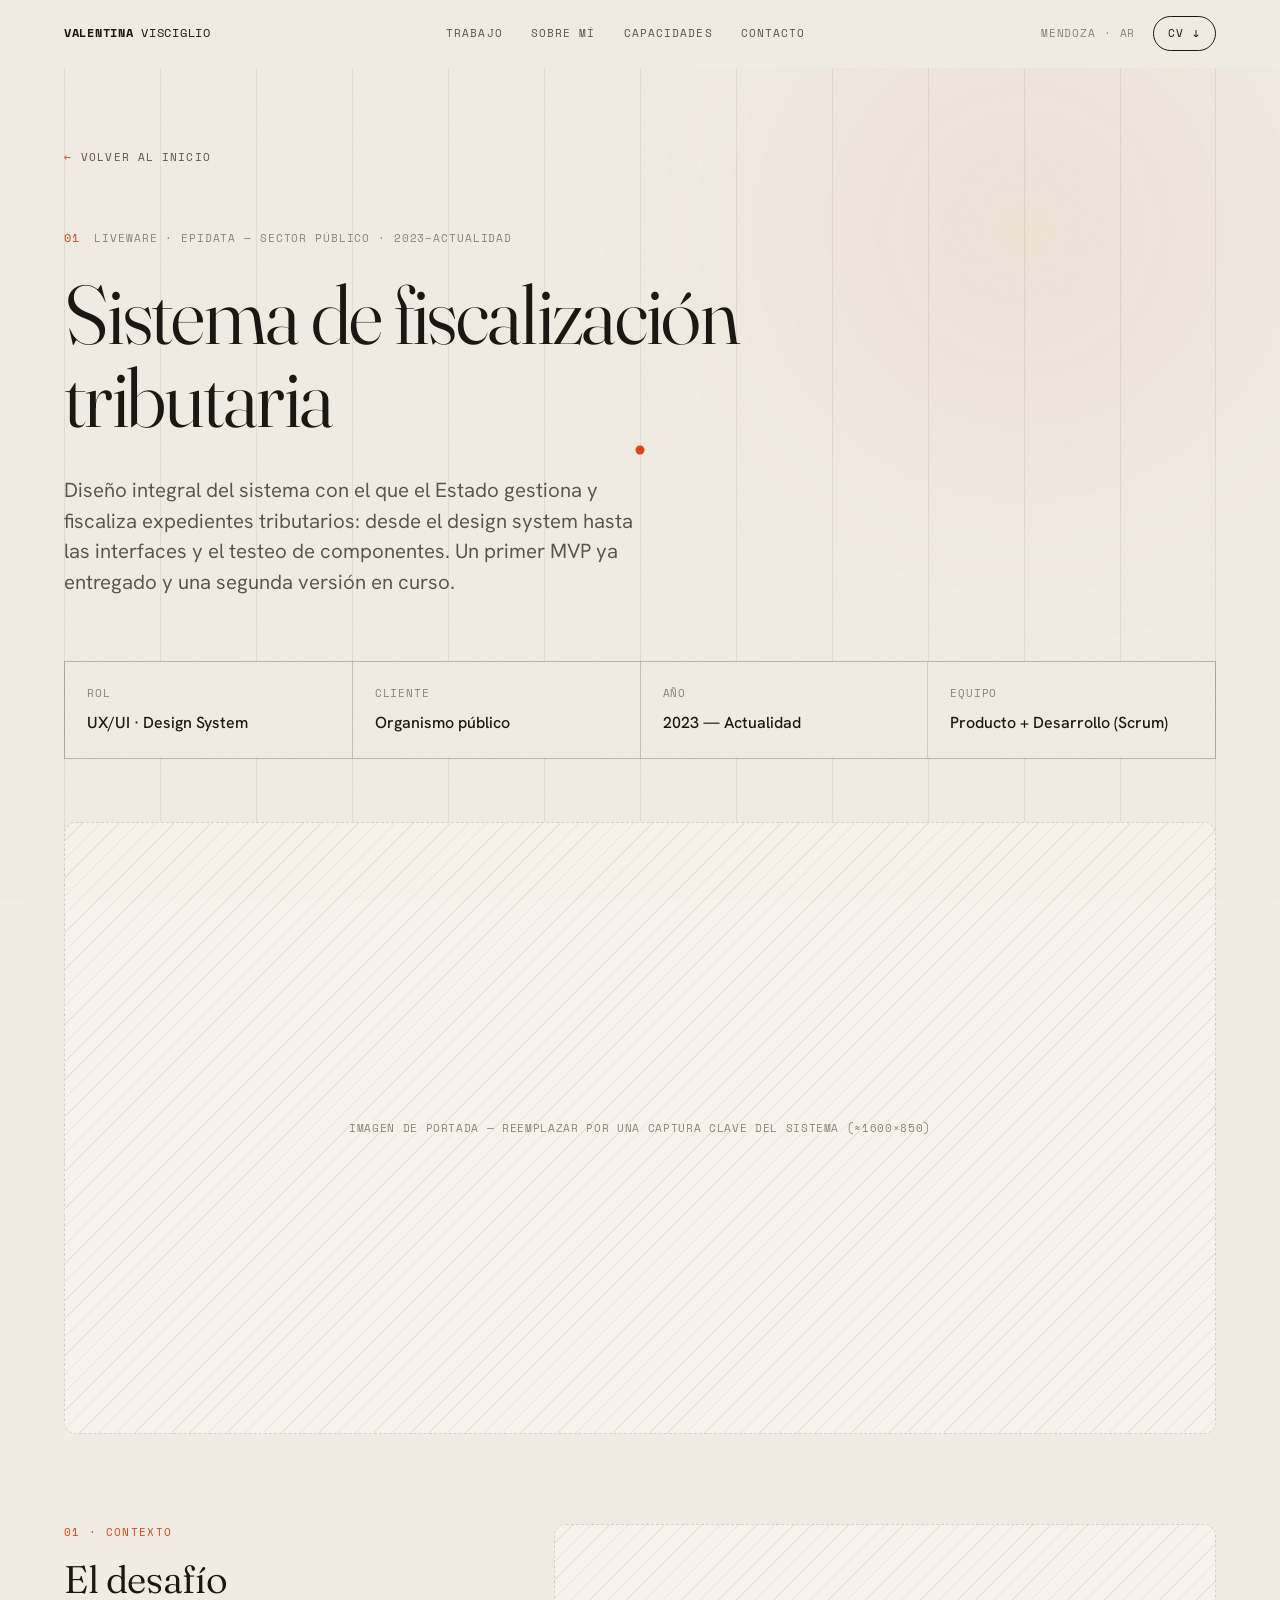
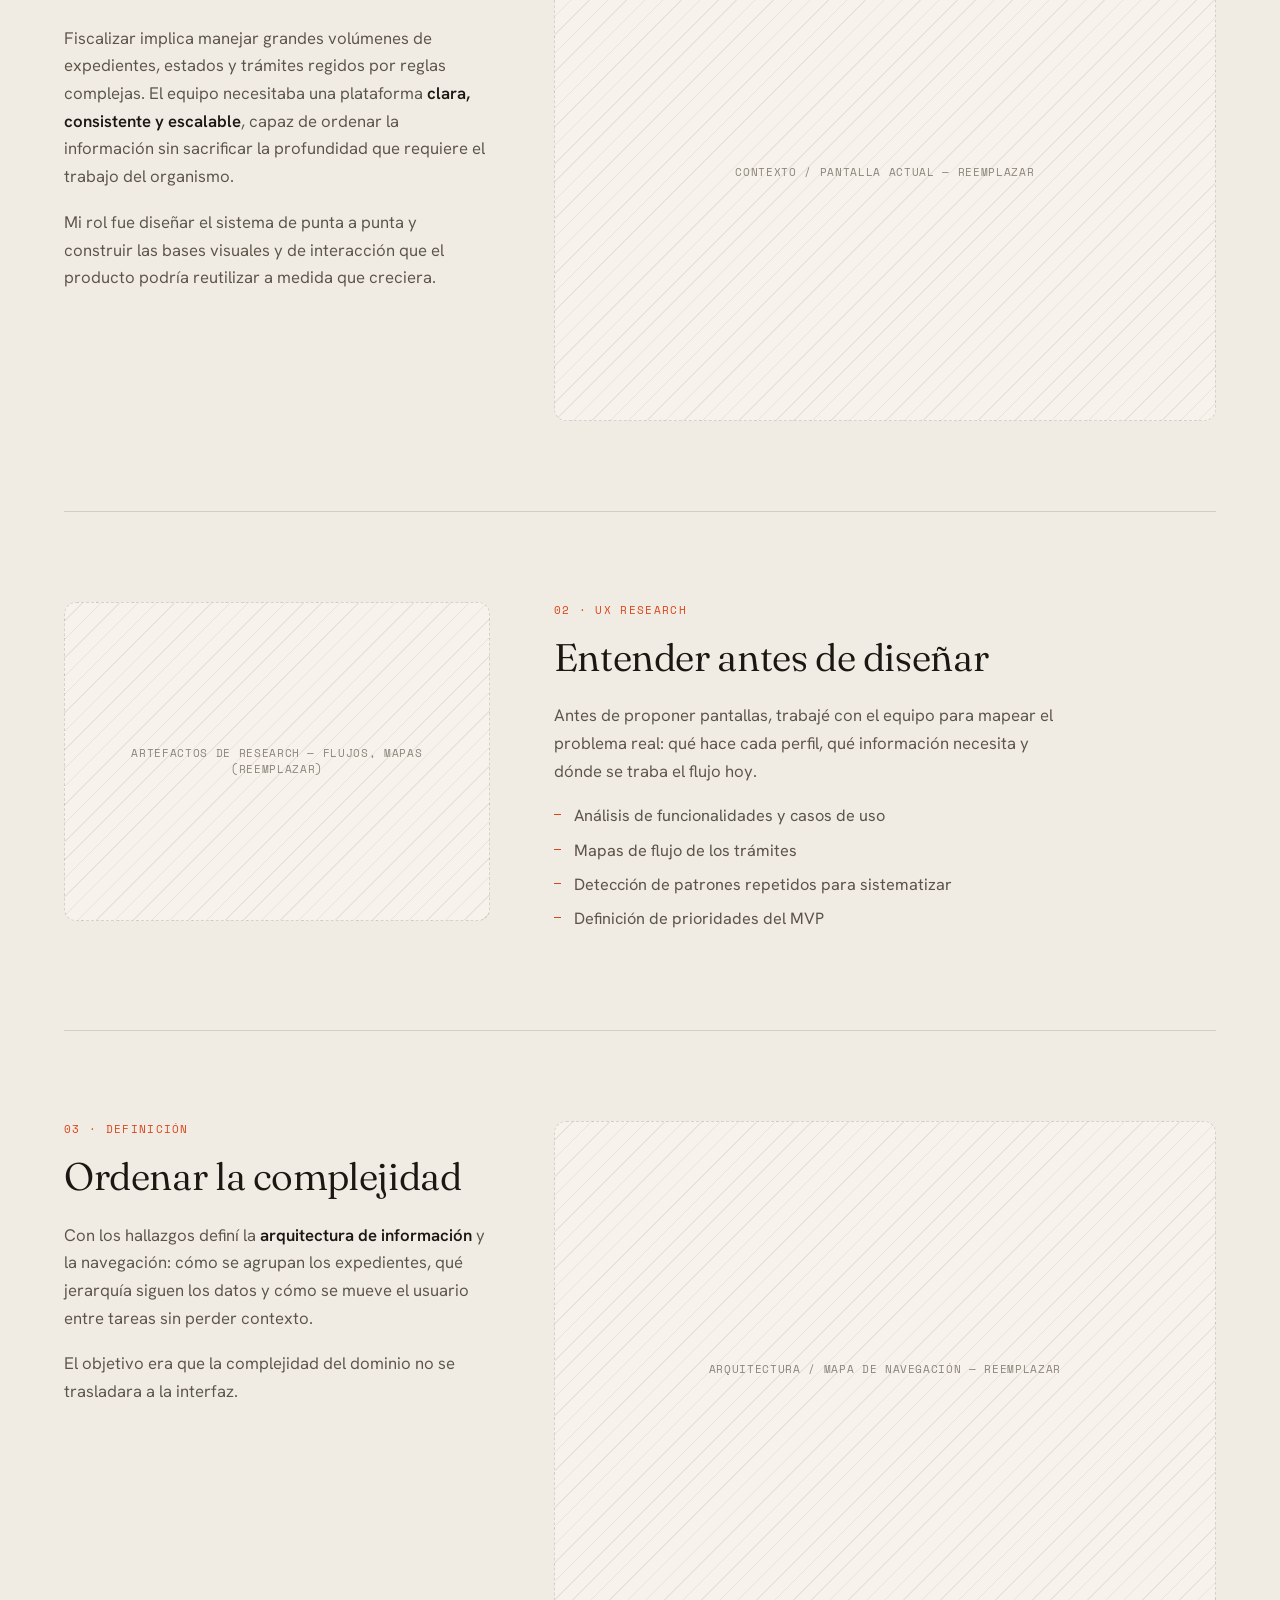
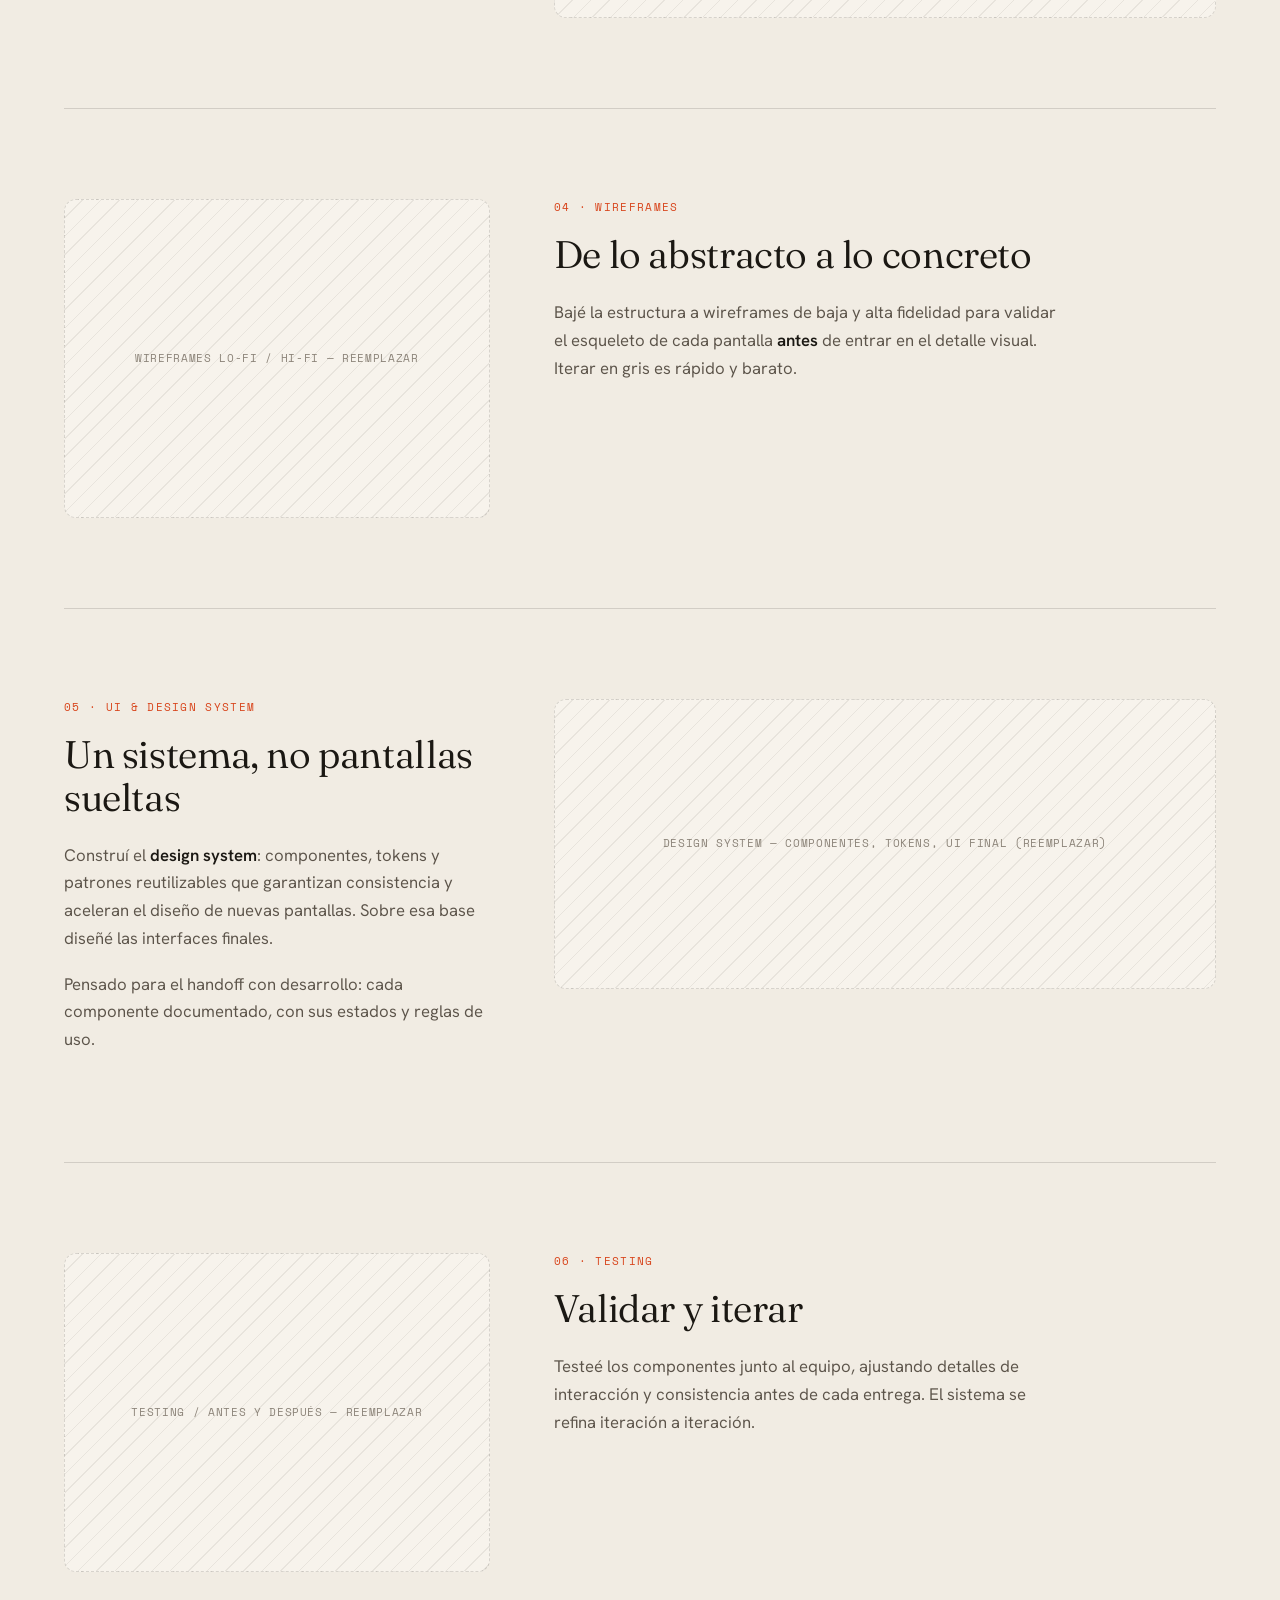
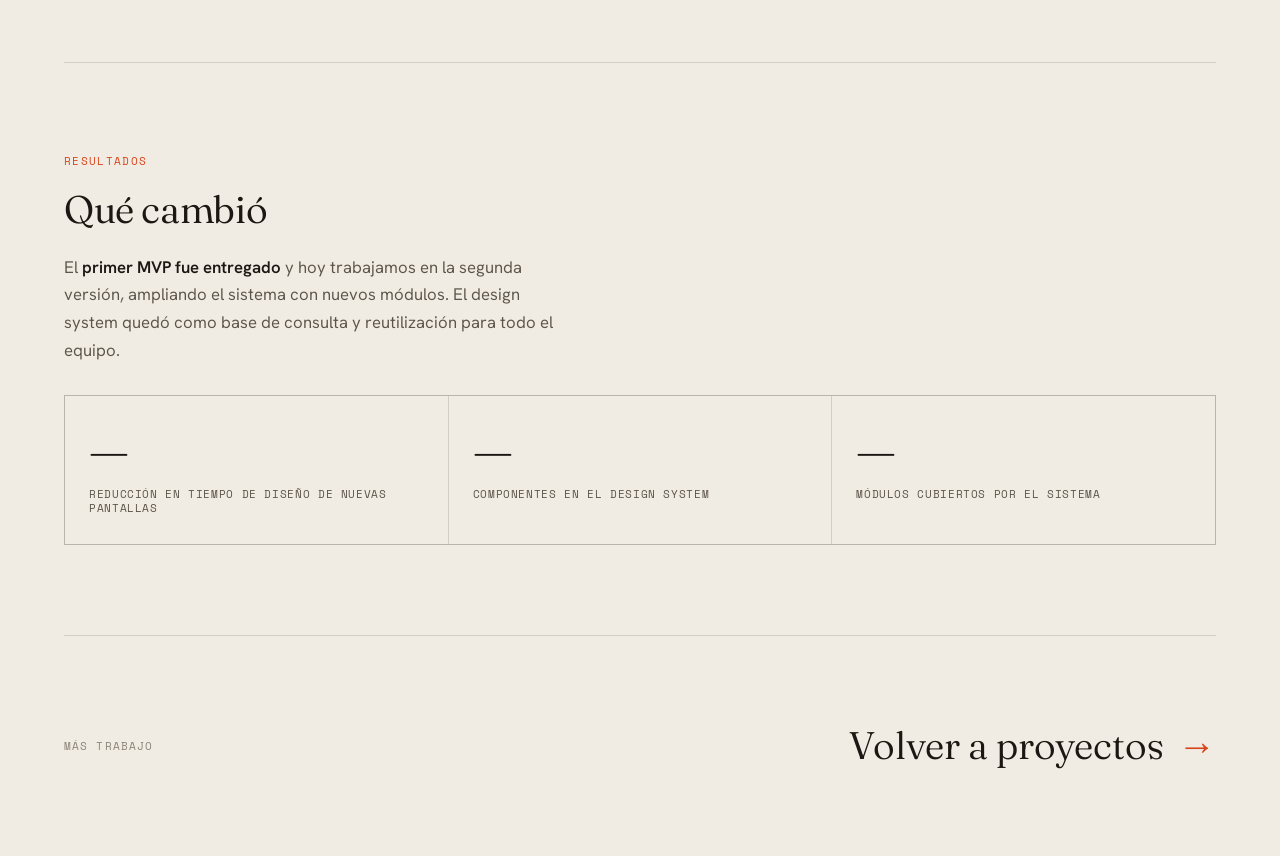
==== caso-fiscalizacion.html @ 0d9dd40e "Initial commit: portfolio estatico (HTML/CSS/JS)" ====
<!DOCTYPE html>
<html lang="es">
<head>
<meta charset="UTF-8">
<meta name="viewport" content="width=device-width, initial-scale=1.0">
<title>Sistema de fiscalización tributaria — Caso de estudio · Valentina Visciglio</title>
<meta name="description" content="Caso de estudio: diseño del sistema de fiscalización tributaria para el sector público. Design system, UX research, interfaces y testing. Por Valentina Visciglio.">
<meta name="theme-color" content="#1B1813">
<link rel="icon" href="assets/favicon.svg" type="image/svg+xml">
<meta property="og:type" content="article">
<meta property="og:title" content="Sistema de fiscalización tributaria — Caso de estudio">
<meta property="og:description" content="Design system, UX research, interfaces y testing para un sistema de fiscalización del sector público.">
<meta property="og:image" content="assets/og-image.png">

<link rel="preconnect" href="https://fonts.googleapis.com">
<link rel="preconnect" href="https://fonts.gstatic.com" crossorigin>
<link href="https://fonts.googleapis.com/css2?family=Fraunces:ital,opsz,wght@0,9..144,300..900;1,9..144,300..900&family=Hanken+Grotesk:wght@300..800&family=Space+Mono:wght@400;700&display=swap" rel="stylesheet">

<link rel="stylesheet" href="styles.css">
</head>
<body>
<a href="#caso" class="skip">Saltar al contenido</a>

<div class="glow" aria-hidden="true"></div>
<div class="grain" aria-hidden="true"></div>
<div class="progress" id="progress" aria-hidden="true"></div>
<div class="grid-lines" aria-hidden="true"><span></span><span></span><span></span><span></span><span></span><span></span><span></span><span></span><span></span><span></span><span></span><span></span></div>
<div class="cursor" id="cursor"><span class="cursor__label">Ver</span></div>

<header class="bar scrolled" id="bar">
  <div class="bar__inner">
    <a href="index.html" class="bar__name" data-link><b>Valentina</b> Visciglio</a>
    <nav class="bar__nav">
      <a href="index.html#trabajo" data-link class="magnetic">Trabajo</a>
      <a href="index.html#sobre" data-link class="magnetic">Sobre mí</a>
      <a href="index.html#capacidades" data-link class="magnetic">Capacidades</a>
      <a href="index.html#contacto" data-link class="magnetic">Contacto</a>
    </nav>
    <div class="bar__right">
      <span class="bar__loc">Mendoza · AR</span>
      <a class="btn-cv magnetic" href="assets/cv.pdf" download data-link>CV <span class="dl">↓</span></a>
    </div>
  </div>
</header>

<main class="case" id="caso">
  <div class="wrap">

    <a href="index.html#trabajo" class="case-back" data-link><span class="ar">←</span> Volver al inicio</a>

    <div class="case-hero">
      <div class="case-hero__meta reveal"><span class="pn">01</span><span class="pc">Liveware · Epidata — Sector público · 2023–Actualidad</span></div>
      <h1 class="reveal">Sistema de fiscalización tributaria</h1>
      <p class="case-hero__lede reveal">Diseño integral del sistema con el que el Estado gestiona y fiscaliza expedientes tributarios: desde el design system hasta las interfaces y el testeo de componentes. Un primer MVP ya entregado y una segunda versión en curso.</p>

      <dl class="case-facts reveal">
        <div class="case-fact"><dt>Rol</dt><dd>UX/UI · Design System</dd></div>
        <div class="case-fact"><dt>Cliente</dt><dd>Organismo público</dd></div>
        <div class="case-fact"><dt>Año</dt><dd>2023 — Actualidad</dd></div>
        <div class="case-fact"><dt>Equipo</dt><dd>Producto + Desarrollo (Scrum)</dd></div>
      </dl>

      <div class="imgslot cover reveal">Imagen de portada — reemplazar por una captura clave del sistema (≈1600×850)</div>
    </div>

    <!-- 01 contexto -->
    <section class="case-block">
      <div class="case-block__grid">
        <div class="reveal">
          <div class="case-step">01 · Contexto</div>
          <h2>El desafío</h2>
          <p>Fiscalizar implica manejar grandes volúmenes de expedientes, estados y trámites regidos por reglas complejas. El equipo necesitaba una plataforma <b>clara, consistente y escalable</b>, capaz de ordenar la información sin sacrificar la profundidad que requiere el trabajo del organismo.</p>
          <p>Mi rol fue diseñar el sistema de punta a punta y construir las bases visuales y de interacción que el producto podría reutilizar a medida que creciera.</p>
        </div>
        <div class="case-block__media reveal"><div class="imgslot tall">Contexto / pantalla actual — reemplazar</div></div>
      </div>
    </section>

    <!-- 02 research -->
    <section class="case-block">
      <div class="case-block__grid flip">
        <div class="reveal">
          <div class="case-step">02 · UX Research</div>
          <h2>Entender antes de diseñar</h2>
          <p>Antes de proponer pantallas, trabajé con el equipo para mapear el problema real: qué hace cada perfil, qué información necesita y dónde se traba el flujo hoy.</p>
          <ul>
            <li>Análisis de funcionalidades y casos de uso</li>
            <li>Mapas de flujo de los trámites</li>
            <li>Detección de patrones repetidos para sistematizar</li>
            <li>Definición de prioridades del MVP</li>
          </ul>
        </div>
        <div class="case-block__media reveal"><div class="imgslot tall">Artefactos de research — flujos, mapas (reemplazar)</div></div>
      </div>
    </section>

    <!-- 03 definicion -->
    <section class="case-block">
      <div class="case-block__grid">
        <div class="reveal">
          <div class="case-step">03 · Definición</div>
          <h2>Ordenar la complejidad</h2>
          <p>Con los hallazgos definí la <b>arquitectura de información</b> y la navegación: cómo se agrupan los expedientes, qué jerarquía siguen los datos y cómo se mueve el usuario entre tareas sin perder contexto.</p>
          <p>El objetivo era que la complejidad del dominio no se trasladara a la interfaz.</p>
        </div>
        <div class="case-block__media reveal"><div class="imgslot tall">Arquitectura / mapa de navegación — reemplazar</div></div>
      </div>
    </section>

    <!-- 04 wireframes -->
    <section class="case-block">
      <div class="case-block__grid flip">
        <div class="reveal">
          <div class="case-step">04 · Wireframes</div>
          <h2>De lo abstracto a lo concreto</h2>
          <p>Bajé la estructura a wireframes de baja y alta fidelidad para validar el esqueleto de cada pantalla <b>antes</b> de entrar en el detalle visual. Iterar en gris es rápido y barato.</p>
        </div>
        <div class="case-block__media reveal"><div class="imgslot tall">Wireframes lo-fi / hi-fi — reemplazar</div></div>
      </div>
    </section>

    <!-- 05 design system -->
    <section class="case-block">
      <div class="case-block__grid">
        <div class="reveal">
          <div class="case-step">05 · UI &amp; Design System</div>
          <h2>Un sistema, no pantallas sueltas</h2>
          <p>Construí el <b>design system</b>: componentes, tokens y patrones reutilizables que garantizan consistencia y aceleran el diseño de nuevas pantallas. Sobre esa base diseñé las interfaces finales.</p>
          <p>Pensado para el handoff con desarrollo: cada componente documentado, con sus estados y reglas de uso.</p>
        </div>
        <div class="case-block__media reveal"><div class="imgslot wide">Design system — componentes, tokens, UI final (reemplazar)</div></div>
      </div>
    </section>

    <!-- 06 testing -->
    <section class="case-block">
      <div class="case-block__grid flip">
        <div class="reveal">
          <div class="case-step">06 · Testing</div>
          <h2>Validar y iterar</h2>
          <p>Testeé los componentes junto al equipo, ajustando detalles de interacción y consistencia antes de cada entrega. El sistema se refina iteración a iteración.</p>
        </div>
        <div class="case-block__media reveal"><div class="imgslot tall">Testing / antes y después — reemplazar</div></div>
      </div>
    </section>

    <!-- resultados -->
    <section class="case-block">
      <div class="reveal">
        <div class="case-step">Resultados</div>
        <h2>Qué cambió</h2>
        <p>El <b>primer MVP fue entregado</b> y hoy trabajamos en la segunda versión, ampliando el sistema con nuevos módulos. El design system quedó como base de consulta y reutilización para todo el equipo.</p>
        <dl class="case-metrics">
          <div class="case-metric"><div class="mv">—</div><div class="ml">Reducción en tiempo de diseño de nuevas pantallas</div></div>
          <div class="case-metric"><div class="mv">—</div><div class="ml">Componentes en el design system</div></div>
          <div class="case-metric"><div class="mv">—</div><div class="ml">Módulos cubiertos por el sistema</div></div>
        </dl>
      </div>
    </section>

  </div>

  <div class="wrap">
    <div class="case-next">
      <span class="case-next__l">Más trabajo</span>
      <a href="index.html#trabajo" data-link>Volver a proyectos <span class="ar">→</span></a>
    </div>
  </div>
</main>

<script src="script.js"></script>
</body>
</html>
---- styles.css ----
:root{
    --paper:#F1ECE3; --paper-2:#EAE3D6; --paper-3:#F7F3EC;
    --ink:#1B1813; --ink-soft:#5C544A; --ink-faint:#8C8479;
    --accent:#D8451C; --accent-deep:#B5340F;
    --line:rgba(27,24,19,.14); --line-soft:rgba(27,24,19,.07);
    --serif:"Fraunces", Georgia, serif;
    --sans:"Hanken Grotesk", system-ui, sans-serif;
    --mono:"Space Mono", ui-monospace, monospace;
    --gutter:clamp(20px,5vw,80px); --maxw:1480px;
    --sh-soft:0 18px 40px -30px rgba(27,24,19,.45);
    --sh-lift:0 40px 70px -34px rgba(27,24,19,.55);
  }
  *{margin:0;padding:0;box-sizing:border-box;}
  html{scroll-behavior:smooth;-webkit-font-smoothing:antialiased;text-rendering:optimizeLegibility;}
  body{background:var(--paper);color:var(--ink);font-family:var(--sans);line-height:1.5;overflow-x:hidden;position:relative;}
  body.loading{overflow:hidden;height:100vh;}
  ::selection{background:var(--accent);color:var(--paper);}
  a{color:inherit;text-decoration:none;}

  /* ---------- ambient ---------- */
  .grid-lines{position:fixed;inset:0;z-index:0;pointer-events:none;max-width:var(--maxw);margin:0 auto;padding:0 var(--gutter);display:grid;grid-template-columns:repeat(12,1fr);height:100%;}
  .grid-lines span{border-left:1px solid var(--line-soft);}
  .grid-lines span:last-child{border-right:1px solid var(--line-soft);}
  @media (max-width:760px){.grid-lines{display:none;}}
  .glow{position:fixed;z-index:0;pointer-events:none;width:60vw;height:60vw;max-width:780px;max-height:780px;border-radius:50%;filter:blur(90px);opacity:.5;background:radial-gradient(circle, rgba(216,69,28,.14), transparent 70%);top:-12vw;right:-10vw;}
  .grain{position:fixed;inset:0;z-index:9997;pointer-events:none;opacity:.045;mix-blend-mode:multiply;background-image:url("data:image/svg+xml,%3Csvg xmlns='http://www.w3.org/2000/svg' width='200' height='200'%3E%3Cfilter id='n'%3E%3CfeTurbulence type='fractalNoise' baseFrequency='0.85' numOctaves='3' stitchTiles='stitch'/%3E%3C/filter%3E%3Crect width='100%25' height='100%25' filter='url(%23n)'/%3E%3C/svg%3E");}

  /* ---------- scroll progress ---------- */
  .progress{position:fixed;top:0;left:0;height:2px;width:100%;z-index:9996;transform:scaleX(0);transform-origin:0 50%;background:var(--accent);}

  /* ---------- preloader ---------- */
  .loader{position:fixed;inset:0;z-index:10000;background:var(--ink);display:flex;align-items:center;justify-content:center;transition:transform 1s cubic-bezier(.76,0,.24,1);}
  .loader.done{transform:translateY(-101%);}
  .loader__inner{display:flex;flex-direction:column;align-items:center;gap:22px;width:min(78vw,420px);}
  .loader__name{font-family:var(--mono);font-size:12px;letter-spacing:.22em;text-transform:uppercase;color:var(--paper);opacity:.9;}
  .loader__bar{width:100%;height:1px;background:rgba(241,236,227,.18);overflow:hidden;}
  .loader__bar i{display:block;height:100%;width:0;background:var(--accent);}
  .loader__pct{font-family:var(--serif);font-size:clamp(2.2rem,5vw,3.4rem);font-weight:330;color:var(--paper);font-variation-settings:"opsz" 90;}
  .loader__pct::after{content:"%";font-size:.4em;color:var(--accent);vertical-align:super;margin-left:2px;}

  /* ---------- custom cursor ---------- */
  .cursor{position:fixed;top:0;left:0;z-index:9999;pointer-events:none;width:9px;height:9px;border-radius:50%;background:var(--accent);transform:translate(-50%,-50%);display:flex;align-items:center;justify-content:center;transition:width .25s cubic-bezier(.2,.8,.2,1),height .25s cubic-bezier(.2,.8,.2,1),background .25s;}
  .cursor.is-link{width:54px;height:54px;background:rgba(216,69,28,.12);border:1px solid var(--accent);}
  .cursor.is-view{width:78px;height:78px;background:var(--accent);}
  .cursor__label{color:var(--paper);font-family:var(--mono);font-size:10px;letter-spacing:.05em;text-transform:uppercase;opacity:0;transition:opacity .2s;white-space:nowrap;}
  .cursor.is-view .cursor__label{opacity:1;}
  @media (hover:none),(pointer:coarse){.cursor{display:none;}}
  html.cursor-custom, html.cursor-custom *{cursor:none;}

  /* ---------- atoms ---------- */
  .wrap{max-width:var(--maxw);margin:0 auto;padding-left:var(--gutter);padding-right:var(--gutter);position:relative;z-index:2;}
  .label{font-family:var(--mono);font-size:11px;font-weight:400;letter-spacing:.14em;text-transform:uppercase;color:var(--ink-soft);}
  .accent{color:var(--accent);}
  .sec-head{display:flex;align-items:baseline;gap:18px;padding-bottom:26px;margin-bottom:54px;border-bottom:1px solid var(--line);}
  .sec-head .num{font-family:var(--mono);font-size:12px;color:var(--accent);letter-spacing:.1em;}
  .sec-head h2{font-family:var(--mono);font-size:12px;font-weight:400;letter-spacing:.18em;text-transform:uppercase;color:var(--ink-soft);}
  .reveal{opacity:0;transform:translateY(30px);transition:opacity 1s cubic-bezier(.2,.7,.2,1),transform 1s cubic-bezier(.2,.7,.2,1);}
  .reveal.in{opacity:1;transform:none;}

  /* ---------- top bar ---------- */
  header.bar{position:fixed;top:0;left:0;width:100%;z-index:9000;background:var(--paper);transition:border-color .4s;border-bottom:1px solid transparent;}
  header.bar.scrolled{border-bottom:1px solid var(--line);}
  .bar__inner{max-width:var(--maxw);margin:0 auto;padding:16px var(--gutter);display:flex;align-items:center;justify-content:space-between;gap:24px;}
  .bar__name{font-family:var(--mono);font-size:12px;letter-spacing:.06em;text-transform:uppercase;}
  .bar__name b{font-weight:700;}
  .bar__nav{display:flex;gap:8px;}
  .bar__nav a{font-family:var(--mono);font-size:11px;letter-spacing:.1em;text-transform:uppercase;color:var(--ink-soft);position:relative;padding:6px 10px;display:inline-block;transition:color .3s;}
  .bar__nav a::after{content:"";position:absolute;left:10px;right:10px;bottom:2px;height:1px;background:var(--accent);transform:scaleX(0);transform-origin:0 50%;transition:transform .3s;}
  .bar__nav a:hover,.bar__nav a.is-current{color:var(--ink);}
  .bar__nav a:hover::after,.bar__nav a.is-current::after{transform:scaleX(1);}
  .bar__loc{font-family:var(--mono);font-size:11px;letter-spacing:.08em;text-transform:uppercase;color:var(--ink-faint);}
  @media (max-width:820px){.bar__nav,.bar__loc{display:none;}}

  /* ============ HERO ============ */
  .hero{position:relative;padding-top:clamp(140px,20vh,220px);}
  .hero__canvas{position:absolute;inset:0;z-index:0;pointer-events:none;}
  .hero .wrap{position:relative;z-index:2;}
  .hero__eyebrow{display:flex;align-items:center;gap:14px;margin-bottom:clamp(40px,7vh,80px);}
  .hero__eyebrow::before{content:"";width:42px;height:1px;background:var(--accent);transform-origin:0 50%;transform:scaleX(0);transition:transform .9s cubic-bezier(.16,1,.3,1) .2s;}
  .hero__eyebrow.in::before{transform:scaleX(1);}
  .h-mask{overflow:hidden;display:block;padding-bottom:.08em;}
  .hero h1{font-family:var(--serif);font-weight:330;font-size:clamp(2.7rem,8.6vw,9.2rem);line-height:.96;letter-spacing:-.02em;max-width:16ch;font-variation-settings:"opsz" 144,"SOFT" 0,"WONK" 0;transform:translateY(108%);transition:transform 1.15s cubic-bezier(.16,1,.3,1);}
  .h-mask.in h1{transform:none;}
  .hero h1 .light{color:var(--ink-faint);font-weight:300;}
  .hero h1 em{font-style:normal;font-weight:360;color:var(--accent);font-variation-settings:"opsz" 144,"SOFT" 0,"WONK" 0;}
  .hero__bottom{margin-top:clamp(46px,8vh,92px);}
  .hero__lede{font-size:clamp(1rem,1.35vw,1.18rem);line-height:1.55;color:var(--ink-soft);max-width:46ch;font-weight:380;}
  .hero__foot{display:flex;align-items:center;justify-content:space-between;gap:20px;margin-top:clamp(40px,7vh,78px);padding:17px 0;border-top:1px solid var(--line);}
  .hero__scroll{font-family:var(--mono);font-size:11px;letter-spacing:.1em;text-transform:uppercase;color:var(--ink-soft);display:inline-flex;align-items:center;gap:9px;transition:gap .3s,color .3s;}
  .hero__scroll:hover{color:var(--ink);gap:13px;}
  .hero__scroll .dot{display:inline-block;color:var(--accent);animation:bob 1.8s ease-in-out infinite;}
  @keyframes bob{0%,100%{transform:translateY(0);opacity:1;}50%{transform:translateY(4px);opacity:.5;}}
  @media (max-width:560px){.hero__foot .label{display:none;}}

  /* marquee */
  .marquee{border-top:1px solid var(--line);border-bottom:1px solid var(--line);overflow:hidden;padding:15px 0;background:var(--paper);position:relative;z-index:4;}
  .marquee__track{display:flex;white-space:nowrap;width:max-content;will-change:transform;}
  .marquee__track span{font-family:var(--mono);font-size:13px;letter-spacing:.12em;text-transform:uppercase;color:var(--ink-soft);padding:0 26px;display:inline-flex;align-items:center;gap:26px;}
  .marquee__track span::after{content:"\25CF";color:var(--accent);font-size:7px;}

  /* ============ STATS ============ */
  .stats{padding:clamp(70px,11vh,140px) 0 clamp(40px,6vh,80px);}
  .stats__grid{display:grid;grid-template-columns:repeat(4,1fr);gap:1px;background:var(--line);border:1px solid var(--line);}
  .stat{background:var(--paper);padding:clamp(26px,3vw,44px) clamp(20px,2vw,34px);}
  .stat .v{font-family:var(--serif);font-size:clamp(2.6rem,5vw,4.3rem);line-height:1;font-weight:340;letter-spacing:-.02em;}
  .stat .v .accent{font-style:italic;}
  .stat .k{font-family:var(--mono);font-size:11px;letter-spacing:.08em;text-transform:uppercase;color:var(--ink-soft);margin-top:14px;line-height:1.5;}
  @media (max-width:760px){.stats__grid{grid-template-columns:repeat(2,1fr);}}

  /* ============ MANIFESTO ============ */
  .manifesto{padding:clamp(80px,16vh,200px) 0;}
  .manifesto__line{font-family:var(--serif);font-weight:320;font-size:clamp(2rem,5.6vw,5.4rem);line-height:1.08;letter-spacing:-.02em;max-width:18ch;}
  .manifesto__line em{font-style:italic;color:var(--accent);}

  /* ============ ABOUT ============ */
  .about{padding:clamp(40px,6vh,80px) 0 clamp(80px,12vh,150px);}
  .about__grid{display:grid;grid-template-columns:1.7fr 1fr;gap:clamp(40px,6vw,110px);align-items:start;}
  .about__lead{font-family:var(--serif);font-weight:330;font-size:clamp(1.6rem,3vw,2.7rem);line-height:1.18;letter-spacing:-.01em;margin-bottom:clamp(36px,5vh,60px);max-width:20ch;}
  .about__lead b{color:var(--accent);font-weight:340;font-style:italic;}
  .about p{font-size:clamp(1rem,1.2vw,1.12rem);line-height:1.65;color:var(--ink-soft);margin-bottom:22px;max-width:54ch;font-weight:380;}
  .about p b{color:var(--ink);font-weight:600;}
  .spec{border-top:1px solid var(--ink);padding-top:8px;}
  .spec__row{display:flex;justify-content:space-between;gap:16px;padding:15px 0;border-bottom:1px solid var(--line);}
  .spec__row dt{font-family:var(--mono);font-size:11px;letter-spacing:.08em;text-transform:uppercase;color:var(--ink-faint);}
  .spec__row dd{font-size:.95rem;text-align:right;color:var(--ink);font-weight:500;}
  @media (max-width:860px){.about__grid{grid-template-columns:1fr;gap:54px;}}

  /* ============ WORK ============ */
  .work{padding:clamp(40px,6vh,80px) 0 clamp(80px,12vh,150px);}
  .project{display:grid;grid-template-columns:1fr 1.08fr;gap:clamp(30px,5vw,80px);align-items:center;padding:clamp(48px,7vh,96px) 0;border-top:1px solid var(--line);}
  .project:last-child{border-bottom:1px solid var(--line);}
  .project.rev .project__txt{order:2;}
  .project__meta{display:flex;gap:14px;align-items:baseline;margin-bottom:24px;}
  .project__meta .pn{font-family:var(--mono);font-size:12px;color:var(--accent);letter-spacing:.1em;}
  .project__meta .pc{font-family:var(--mono);font-size:11px;color:var(--ink-faint);letter-spacing:.08em;text-transform:uppercase;}
  .project h3{font-family:var(--serif);font-weight:350;font-size:clamp(1.9rem,3.6vw,3.3rem);line-height:1.04;letter-spacing:-.015em;margin-bottom:22px;}
  .project__desc{font-size:1.02rem;line-height:1.6;color:var(--ink-soft);max-width:46ch;margin-bottom:28px;font-weight:380;}
  .project__tags{display:flex;flex-wrap:wrap;gap:9px;margin-bottom:26px;}
  .tag{font-family:var(--mono);font-size:10.5px;letter-spacing:.06em;text-transform:uppercase;color:var(--ink-soft);border:1px solid var(--line);padding:6px 12px;border-radius:100px;transition:border-color .3s;}
  .project:hover .tag{border-color:rgba(27,24,19,.3);}
  .project__cta{font-family:var(--mono);font-size:11px;letter-spacing:.1em;text-transform:uppercase;color:var(--ink);display:inline-flex;align-items:center;gap:9px;}
  .project__cta .ar{color:var(--accent);transition:transform .3s;display:inline-block;}
  .project:hover .project__cta .ar{transform:translateX(5px);}

  /* device frame */
  .stage{perspective:1300px;}
  .frame{border:1px solid var(--line);border-radius:12px;overflow:hidden;background:var(--paper-3);box-shadow:var(--sh-soft);transform:rotateX(var(--rx,0deg)) rotateY(var(--ry,0deg));transition:transform .4s cubic-bezier(.2,.8,.2,1),box-shadow .5s;transform-style:preserve-3d;}
  .project:hover .frame{box-shadow:var(--sh-lift);}
  .frame__chrome{display:flex;align-items:center;gap:7px;padding:11px 14px;border-bottom:1px solid var(--line);background:var(--paper);}
  .frame__chrome i{width:9px;height:9px;border-radius:50%;background:var(--line);}
  .frame__chrome i:first-child{background:rgba(216,69,28,.5);}
  .frame__chrome .url{margin-left:12px;font-family:var(--mono);font-size:10px;color:var(--ink-faint);letter-spacing:.02em;}
  .frame__body{aspect-ratio:16/10.4;position:relative;overflow:hidden;background:var(--paper-3);}

  /* ---- shared mock UI ---- */
  .ui{position:absolute;inset:0;font-family:var(--sans);color:var(--ink);}
  .ui-greek{display:block;height:7px;border-radius:3px;background:rgba(27,24,19,.13);}
  .ui-greek.w1{width:62%;} .ui-greek.w2{width:80%;} .ui-greek.w3{width:46%;} .ui-greek.num{width:38px;height:7px;}
  .play .anim{opacity:0;transform:translateY(10px);transition:opacity .6s ease,transform .6s ease;}
  .play.go .anim{opacity:1;transform:none;}
  .play.go .anim.d1{transition-delay:.08s;} .play.go .anim.d2{transition-delay:.16s;} .play.go .anim.d3{transition-delay:.24s;} .play.go .anim.d4{transition-delay:.32s;} .play.go .anim.d5{transition-delay:.4s;}

  /* P1 design system */
  .ui--ds{display:grid;grid-template-columns:30% 1fr;}
  .ui-side{background:var(--paper);border-right:1px solid var(--line);padding:14px 13px;display:flex;flex-direction:column;gap:14px;}
  .ui-logo{width:18px;height:18px;border-radius:5px;background:var(--accent);}
  .ui-snav{display:flex;flex-direction:column;gap:7px;}
  .ui-sitem{display:flex;align-items:center;gap:8px;font-size:9px;color:var(--ink-faint);padding:5px 6px;border-radius:5px;font-weight:500;}
  .ui-sitem i{width:9px;height:9px;border-radius:2px;background:rgba(27,24,19,.22);}
  .ui-sitem.is-active{background:rgba(216,69,28,.1);color:var(--ink);}
  .ui-sitem.is-active i{background:var(--accent);}
  .ui-main{padding:14px 15px;display:flex;flex-direction:column;gap:12px;}
  .ui-top{display:flex;align-items:center;gap:10px;}
  .ui-h{font-family:var(--serif);font-size:15px;font-weight:380;}
  .ui-search{flex:1;height:20px;border-radius:6px;background:var(--paper);border:1px solid var(--line);}
  .ui-ava{width:20px;height:20px;border-radius:50%;background:rgba(27,24,19,.16);}
  .ui-kpis{display:grid;grid-template-columns:repeat(3,1fr);gap:8px;}
  .ui-kpi{border:1px solid var(--line);border-radius:7px;padding:8px 9px;background:var(--paper);display:flex;flex-direction:column;gap:5px;}
  .ui-kpi.accent{background:var(--accent);border-color:var(--accent);}
  .ui-kpi-l{font-size:7.5px;letter-spacing:.04em;text-transform:uppercase;color:var(--ink-faint);}
  .ui-kpi.accent .ui-kpi-l{color:rgba(255,255,255,.8);}
  .ui-kpi-n{font-family:var(--serif);font-size:17px;font-weight:380;}
  .ui-kpi.accent .ui-kpi-n{color:#fff;}
  .ui-table{border:1px solid var(--line);border-radius:7px;overflow:hidden;background:var(--paper);flex:1;}
  .ui-tr{display:grid;grid-template-columns:1fr 70px 56px;gap:10px;align-items:center;padding:8px 11px;border-bottom:1px solid var(--line-soft);}
  .ui-tr:last-child{border-bottom:none;}
  .ui-th{background:var(--paper-2);}
  .ui-th span{font-size:7.5px;letter-spacing:.06em;text-transform:uppercase;color:var(--ink-faint);font-weight:600;}
  .ui-pill{font-size:8px;font-weight:600;text-align:center;padding:3px 0;border-radius:100px;background:rgba(27,24,19,.1);color:var(--ink-soft);}
  .ui-pill.ok{background:rgba(216,69,28,.12);color:var(--accent-deep);}
  .ui-pill.warn{background:rgba(27,24,19,.08);color:var(--ink-soft);}

  /* P2 portal */
  .ui--portal{display:flex;flex-direction:column;}
  .ui-ptop{display:flex;align-items:center;justify-content:space-between;padding:13px 15px;border-bottom:1px solid var(--line);background:var(--paper);}
  .ui-brand{display:flex;align-items:center;gap:8px;font-family:var(--serif);font-size:14px;font-weight:400;}
  .ui-brand i{width:16px;height:16px;border-radius:50%;background:var(--accent);}
  .ui-roles{display:flex;gap:5px;}
  .ui-role{font-size:8.5px;font-weight:600;padding:5px 8px;border-radius:6px;color:var(--ink-faint);}
  .ui-role.is-active{background:var(--ink);color:var(--paper);}
  .ui-pbody{padding:14px 15px;display:flex;flex-direction:column;gap:12px;flex:1;}
  .ui-pcards{display:grid;grid-template-columns:repeat(3,1fr);gap:9px;}
  .ui-pcard{border:1px solid var(--line);border-radius:8px;padding:11px;background:var(--paper);display:flex;flex-direction:column;gap:4px;}
  .ui-pcard.accent{background:var(--accent);border-color:var(--accent);}
  .ui-pc-n{font-family:var(--serif);font-size:20px;font-weight:380;}
  .ui-pcard.accent .ui-pc-n{color:#fff;}
  .ui-pc-l{font-size:8px;text-transform:uppercase;letter-spacing:.04em;color:var(--ink-faint);}
  .ui-pcard.accent .ui-pc-l{color:rgba(255,255,255,.82);}
  .ui-list{border:1px solid var(--line);border-radius:8px;background:var(--paper);overflow:hidden;flex:1;}
  .ui-li{display:flex;align-items:center;gap:10px;padding:10px 12px;border-bottom:1px solid var(--line-soft);}
  .ui-li:last-child{border-bottom:none;}
  .ui-dot{width:14px;height:14px;border-radius:50%;background:rgba(27,24,19,.16);flex:none;}
  .ui-dot.accent{background:var(--accent);}
  .ui-li .ui-greek{flex:1;}
  .ui-time{font-family:var(--mono);font-size:9px;color:var(--ink-soft);}

  /* P3 gov wizard */
  .ui--gov{padding:15px 16px;display:flex;flex-direction:column;gap:14px;background:var(--paper);}
  .ui-steps{display:flex;gap:6px;}
  .ui-step{flex:1;font-size:7.5px;font-weight:600;text-transform:uppercase;letter-spacing:.03em;text-align:center;padding:6px 0;border-radius:6px;background:rgba(27,24,19,.06);color:var(--ink-faint);position:relative;}
  .ui-step.done{background:rgba(216,69,28,.12);color:var(--accent-deep);}
  .ui-step.active{background:var(--ink);color:var(--paper);}
  .ui-formwrap{display:grid;grid-template-columns:1fr 96px;gap:14px;flex:1;}
  .ui-form{display:flex;flex-direction:column;gap:11px;}
  .ui-field{display:flex;flex-direction:column;gap:5px;}
  .ui-field>span:first-child{font-size:8px;text-transform:uppercase;letter-spacing:.04em;color:var(--ink-faint);font-weight:600;}
  .ui-input{height:24px;border-radius:6px;background:var(--paper-3);border:1px solid var(--line);}
  .ui-field2{display:grid;grid-template-columns:1fr 1fr;gap:10px;}
  .ui-btn{margin-top:2px;align-self:flex-start;font-size:9px;font-weight:700;color:#fff;background:var(--accent);padding:8px 16px;border-radius:7px;letter-spacing:.04em;}
  .ui-summary{border:1px solid var(--line);border-radius:8px;background:var(--paper-3);padding:11px;display:flex;flex-direction:column;gap:8px;}
  .ui-sum-t{font-size:8px;text-transform:uppercase;letter-spacing:.06em;color:var(--ink-faint);font-weight:600;}

  /* P4 dashboard */
  .ui--dash{padding:15px 16px;display:flex;flex-direction:column;gap:13px;background:var(--paper);}
  .ui-dtop{display:flex;align-items:center;justify-content:space-between;}
  .ui-tag{font-family:var(--mono);font-size:9px;color:var(--accent);border:1px solid rgba(216,69,28,.4);padding:3px 9px;border-radius:100px;}
  .ui-dgrid{display:grid;grid-template-columns:32% 1fr;gap:12px;flex:1;}
  .ui-dkpis{display:flex;flex-direction:column;gap:10px;}
  .ui-dkpi{border:1px solid var(--line);border-radius:8px;padding:11px;background:var(--paper-3);display:flex;flex-direction:column;gap:4px;flex:1;justify-content:center;}
  .ui-dk-n{font-family:var(--serif);font-size:21px;font-weight:380;}
  .ui-dk-l{font-size:8px;text-transform:uppercase;letter-spacing:.04em;color:var(--ink-faint);}
  .ui-chart{border:1px solid var(--line);border-radius:8px;background:var(--paper-3);padding:12px;display:flex;align-items:flex-end;}
  .ui-bars{display:flex;align-items:flex-end;gap:8px;width:100%;height:100%;}
  .ui-bars b{flex:1;border-radius:4px 4px 0 0;background:rgba(27,24,19,.2);transform:scaleY(.06);transform-origin:50% 100%;transition:transform .7s cubic-bezier(.2,.8,.2,1);}
  .ui-bars b.hi{background:var(--accent);}
  .play.go .ui-bars b{transform:scaleY(1);}
  .ui-bars b:nth-child(1){height:42%;transition-delay:.05s;} .ui-bars b:nth-child(2){height:60%;transition-delay:.1s;} .ui-bars b:nth-child(3){height:50%;transition-delay:.15s;} .ui-bars b:nth-child(4){height:82%;transition-delay:.2s;} .ui-bars b:nth-child(5){height:66%;transition-delay:.25s;} .ui-bars b:nth-child(6){height:90%;transition-delay:.3s;} .ui-bars b:nth-child(7){height:54%;transition-delay:.35s;} .ui-bars b:nth-child(8){height:72%;transition-delay:.4s;}

  @media (max-width:860px){
    .project{grid-template-columns:1fr;gap:36px;}
    .project .stage{order:-1;}
    .project.rev .project__txt{order:0;}
  }

  /* ============ CAPABILITIES ============ */
  .caps{padding:clamp(80px,12vh,150px) 0;background:var(--paper-2);position:relative;z-index:2;}
  .caps__grid{display:grid;grid-template-columns:repeat(2,1fr);gap:0 clamp(40px,6vw,90px);}
  .capblock{border-top:1px solid var(--ink);padding:30px 0 38px;}
  .capblock h4{font-family:var(--mono);font-size:11px;letter-spacing:.12em;text-transform:uppercase;color:var(--accent);margin-bottom:20px;}
  .capblock ul{list-style:none;}
  .capblock li{font-family:var(--serif);font-weight:340;font-size:clamp(1.15rem,1.7vw,1.55rem);line-height:1.5;color:var(--ink);}
  .capblock li span{color:var(--ink-faint);font-size:.8em;}
  @media (max-width:760px){.caps__grid{grid-template-columns:1fr;}}

  /* process */
  .method{margin-top:clamp(50px,7vh,80px);border-top:1px solid var(--ink);padding-top:34px;}
  .method__label{font-family:var(--mono);font-size:11px;letter-spacing:.12em;text-transform:uppercase;color:var(--ink-soft);margin-bottom:34px;}
  .method__steps{position:relative;display:grid;grid-template-columns:repeat(4,1fr);gap:1px;background:var(--line);border:1px solid var(--line);}
  .method__line{position:absolute;top:-1px;left:0;height:2px;background:var(--accent);width:0;transition:width 1.4s cubic-bezier(.4,0,.2,1);z-index:3;}
  .method.go .method__line{width:100%;}
  .mstep{background:var(--paper-2);padding:26px 22px;opacity:.4;transition:opacity .6s ease;}
  .method.go .mstep{opacity:1;}
  .method.go .mstep:nth-child(2){transition-delay:.25s;} .method.go .mstep:nth-child(3){transition-delay:.55s;} .method.go .mstep:nth-child(4){transition-delay:.85s;} .method.go .mstep:nth-child(5){transition-delay:1.15s;}
  .mstep .n{font-family:var(--mono);font-size:12px;color:var(--accent);letter-spacing:.08em;}
  .mstep .t{font-family:var(--serif);font-size:clamp(1.3rem,2vw,1.8rem);font-weight:350;margin:14px 0 8px;}
  .mstep .d{font-size:.85rem;color:var(--ink-soft);line-height:1.45;}
  @media (max-width:760px){.method__steps{grid-template-columns:repeat(2,1fr);}}

  /* ============ CONTACT ============ */
  .contact{background:var(--ink);color:var(--paper);padding:clamp(90px,15vh,180px) 0 0;position:relative;z-index:2;}
  .contact .label{color:rgba(241,236,227,.55);}
  .contact__head{padding-bottom:30px;margin-bottom:60px;border-bottom:1px solid rgba(241,236,227,.16);display:flex;gap:18px;align-items:baseline;}
  .contact__head .num{font-family:var(--mono);font-size:12px;color:var(--accent);letter-spacing:.1em;}
  .contact__head h2{font-family:var(--mono);font-size:12px;font-weight:400;letter-spacing:.18em;text-transform:uppercase;color:rgba(241,236,227,.55);}
  .contact h3{font-family:var(--serif);font-weight:320;font-size:clamp(3rem,11vw,9rem);line-height:.95;letter-spacing:-.02em;margin-bottom:clamp(40px,6vh,70px);}
  .contact h3 em{font-style:italic;color:var(--accent);font-weight:360;}
  .contact__sub{font-size:clamp(1.05rem,1.4vw,1.25rem);color:rgba(241,236,227,.72);max-width:42ch;margin-bottom:clamp(50px,7vh,80px);font-weight:380;line-height:1.5;}
  .contact__links{display:grid;grid-template-columns:repeat(2,1fr);gap:1px;background:rgba(241,236,227,.16);border-top:1px solid rgba(241,236,227,.16);border-bottom:1px solid rgba(241,236,227,.16);}
  .clink{background:var(--ink);padding:30px 4px 30px 0;display:flex;justify-content:space-between;align-items:center;gap:16px;transition:padding-left .35s,background .35s;}
  .clink:hover{padding-left:18px;background:#231f19;}
  .clink__k{font-family:var(--mono);font-size:11px;letter-spacing:.1em;text-transform:uppercase;color:rgba(241,236,227,.5);}
  .clink__v{font-family:var(--serif);font-size:clamp(1.3rem,2.4vw,2.1rem);font-weight:340;}
  .clink__v .arr{display:inline-block;color:var(--accent);transition:transform .35s;}
  .clink:hover .clink__v .arr{transform:translate(5px,-5px);}
  @media (max-width:680px){.contact__links{grid-template-columns:1fr;}}
  footer{padding:42px 0;display:flex;justify-content:space-between;flex-wrap:wrap;gap:14px;}
  footer span{font-family:var(--mono);font-size:11px;letter-spacing:.06em;text-transform:uppercase;color:rgba(241,236,227,.4);}

  /* ============ ACCESSIBILITY ============ */
  :focus{outline:none;}
  :focus-visible{outline:2px solid var(--accent);outline-offset:3px;border-radius:2px;}
  .contact :focus-visible{outline-color:#fff;}
  .skip{position:absolute;left:-9999px;top:0;z-index:10001;background:var(--ink);color:var(--paper);font-family:var(--mono);font-size:12px;padding:12px 18px;border-radius:0 0 8px 0;}
  .skip:focus{left:0;}

  /* ============ CV BUTTON / NAV ============ */
  .bar__right{display:flex;align-items:center;gap:18px;}
  .btn-cv{font-family:var(--mono);font-size:11px;letter-spacing:.08em;text-transform:uppercase;color:var(--ink);border:1px solid var(--ink);padding:8px 14px;border-radius:100px;display:inline-flex;align-items:center;gap:8px;transition:background .3s,color .3s;}
  .btn-cv:hover{background:var(--ink);color:var(--paper);}
  .btn-cv .dl{font-size:13px;line-height:1;}
  @media (max-width:820px){.btn-cv{display:none;}}

  /* ============ CTA EN PREPARACIÓN ============ */
  .project__soon{font-family:var(--mono);font-size:11px;letter-spacing:.1em;text-transform:uppercase;color:var(--ink-faint);display:inline-flex;align-items:center;gap:9px;}
  .project__soon::before{content:"";width:7px;height:7px;border-radius:50%;border:1px solid var(--ink-faint);}

  /* ============ CASE STUDY PAGE ============ */
  .case{padding-top:clamp(110px,16vh,170px);}
  .case-back{font-family:var(--mono);font-size:11px;letter-spacing:.1em;text-transform:uppercase;color:var(--ink-soft);display:inline-flex;align-items:center;gap:9px;margin-bottom:clamp(40px,7vh,70px);transition:gap .3s,color .3s;}
  .case-back:hover{color:var(--ink);gap:13px;}
  .case-back .ar{color:var(--accent);}
  .case-hero__meta{display:flex;gap:14px;align-items:baseline;margin-bottom:26px;}
  .case-hero__meta .pn{font-family:var(--mono);font-size:12px;color:var(--accent);letter-spacing:.1em;}
  .case-hero__meta .pc{font-family:var(--mono);font-size:11px;color:var(--ink-faint);letter-spacing:.08em;text-transform:uppercase;}
  .case-hero h1{font-family:var(--serif);font-weight:340;font-size:clamp(2.4rem,6.5vw,6rem);line-height:1;letter-spacing:-.02em;max-width:16ch;font-variation-settings:"opsz" 144;}
  .case-hero__lede{font-size:clamp(1.1rem,1.6vw,1.4rem);line-height:1.5;color:var(--ink-soft);max-width:52ch;margin-top:clamp(28px,4vh,44px);font-weight:380;}
  .case-facts{display:grid;grid-template-columns:repeat(4,1fr);gap:1px;background:var(--line);border:1px solid var(--line);margin-top:clamp(46px,7vh,80px);}
  .case-fact{background:var(--paper);padding:24px 22px;}
  .case-fact dt{font-family:var(--mono);font-size:10.5px;letter-spacing:.08em;text-transform:uppercase;color:var(--ink-faint);margin-bottom:10px;}
  .case-fact dd{font-size:1rem;font-weight:500;line-height:1.4;}
  @media (max-width:760px){.case-facts{grid-template-columns:repeat(2,1fr);}}

  .imgslot{border:1px dashed var(--line);border-radius:12px;background:repeating-linear-gradient(135deg,transparent,transparent 12px,var(--line-soft) 12px,var(--line-soft) 13px),var(--paper-3);display:flex;align-items:center;justify-content:center;color:var(--ink-faint);font-family:var(--mono);font-size:11px;letter-spacing:.06em;text-transform:uppercase;text-align:center;padding:24px;min-height:120px;}
  .imgslot.cover{aspect-ratio:16/8.5;margin-top:clamp(46px,7vh,80px);}
  .imgslot.tall{aspect-ratio:4/3;}
  .imgslot.wide{aspect-ratio:16/7;}

  .case-block{padding:clamp(64px,10vh,120px) 0;border-top:1px solid var(--line);}
  .case-block:first-of-type{border-top:none;}
  .case-block__grid{display:grid;grid-template-columns:0.9fr 1.4fr;gap:clamp(34px,5vw,80px);align-items:start;}
  .case-block__grid.flip .case-block__media{order:-1;}
  .case-step{font-family:var(--mono);font-size:11px;letter-spacing:.12em;text-transform:uppercase;color:var(--accent);margin-bottom:18px;}
  .case-block h2{font-family:var(--serif);font-weight:350;font-size:clamp(1.7rem,3vw,2.6rem);line-height:1.1;letter-spacing:-.01em;margin-bottom:24px;}
  .case-block p{font-size:1.05rem;line-height:1.65;color:var(--ink-soft);margin-bottom:18px;max-width:56ch;font-weight:380;}
  .case-block p b{color:var(--ink);font-weight:600;}
  .case-block ul{list-style:none;margin-top:8px;}
  .case-block li{font-size:1.02rem;line-height:1.6;color:var(--ink-soft);padding-left:20px;position:relative;margin-bottom:8px;}
  .case-block li::before{content:"";position:absolute;left:0;top:11px;width:7px;height:1px;background:var(--accent);}
  @media (max-width:860px){.case-block__grid{grid-template-columns:1fr;gap:34px;}.case-block__grid.flip .case-block__media{order:0;}}

  .case-metrics{display:grid;grid-template-columns:repeat(3,1fr);gap:1px;background:var(--line);border:1px solid var(--line);margin-top:30px;}
  .case-metric{background:var(--paper);padding:28px 24px;}
  .case-metric .mv{font-family:var(--serif);font-size:clamp(2.4rem,4vw,3.4rem);font-weight:340;line-height:1;letter-spacing:-.02em;}
  .case-metric .mv .accent{font-style:italic;}
  .case-metric .ml{font-family:var(--mono);font-size:10.5px;letter-spacing:.06em;text-transform:uppercase;color:var(--ink-soft);margin-top:12px;line-height:1.4;}
  @media (max-width:760px){.case-metrics{grid-template-columns:1fr;}}

  .case-next{border-top:1px solid var(--line);padding:clamp(60px,9vh,110px) 0;display:flex;align-items:center;justify-content:space-between;gap:24px;flex-wrap:wrap;}
  .case-next__l{font-family:var(--mono);font-size:11px;letter-spacing:.1em;text-transform:uppercase;color:var(--ink-faint);}
  .case-next a{font-family:var(--serif);font-size:clamp(1.6rem,3vw,2.6rem);font-weight:340;display:inline-flex;align-items:center;gap:14px;}
  .case-next a .ar{color:var(--accent);transition:transform .3s;}
  .case-next a:hover .ar{transform:translateX(6px);}

  @media (prefers-reduced-motion:reduce){
    *{animation:none!important;transition:none!important;scroll-behavior:auto!important;}
    .reveal{opacity:1;transform:none;}
    .h-mask h1{transform:none;}
    .hero__eyebrow::before{transform:scaleX(1);}
    .method__line{width:100%;}.mstep{opacity:1;}
    .ui-bars b{transform:scaleY(1);}.play .anim{opacity:1;transform:none;}
    .loader{display:none;}
  }
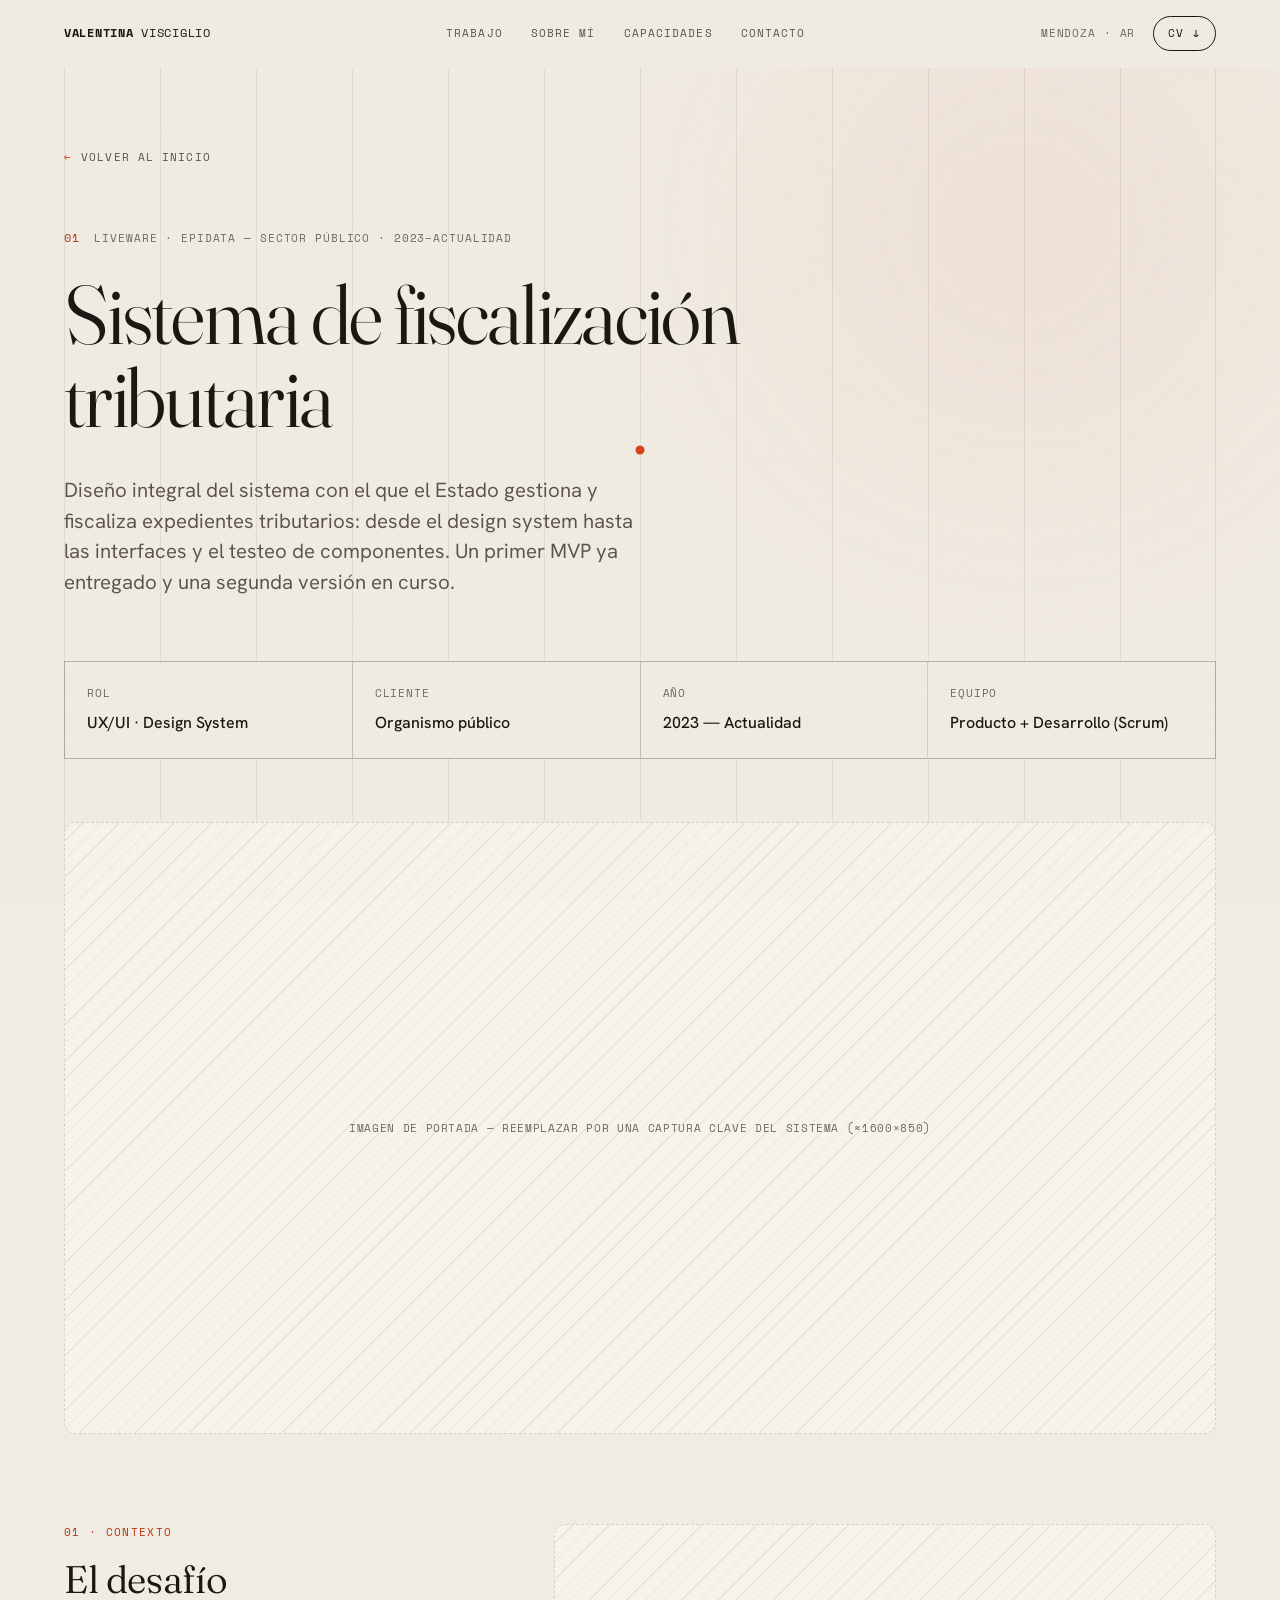
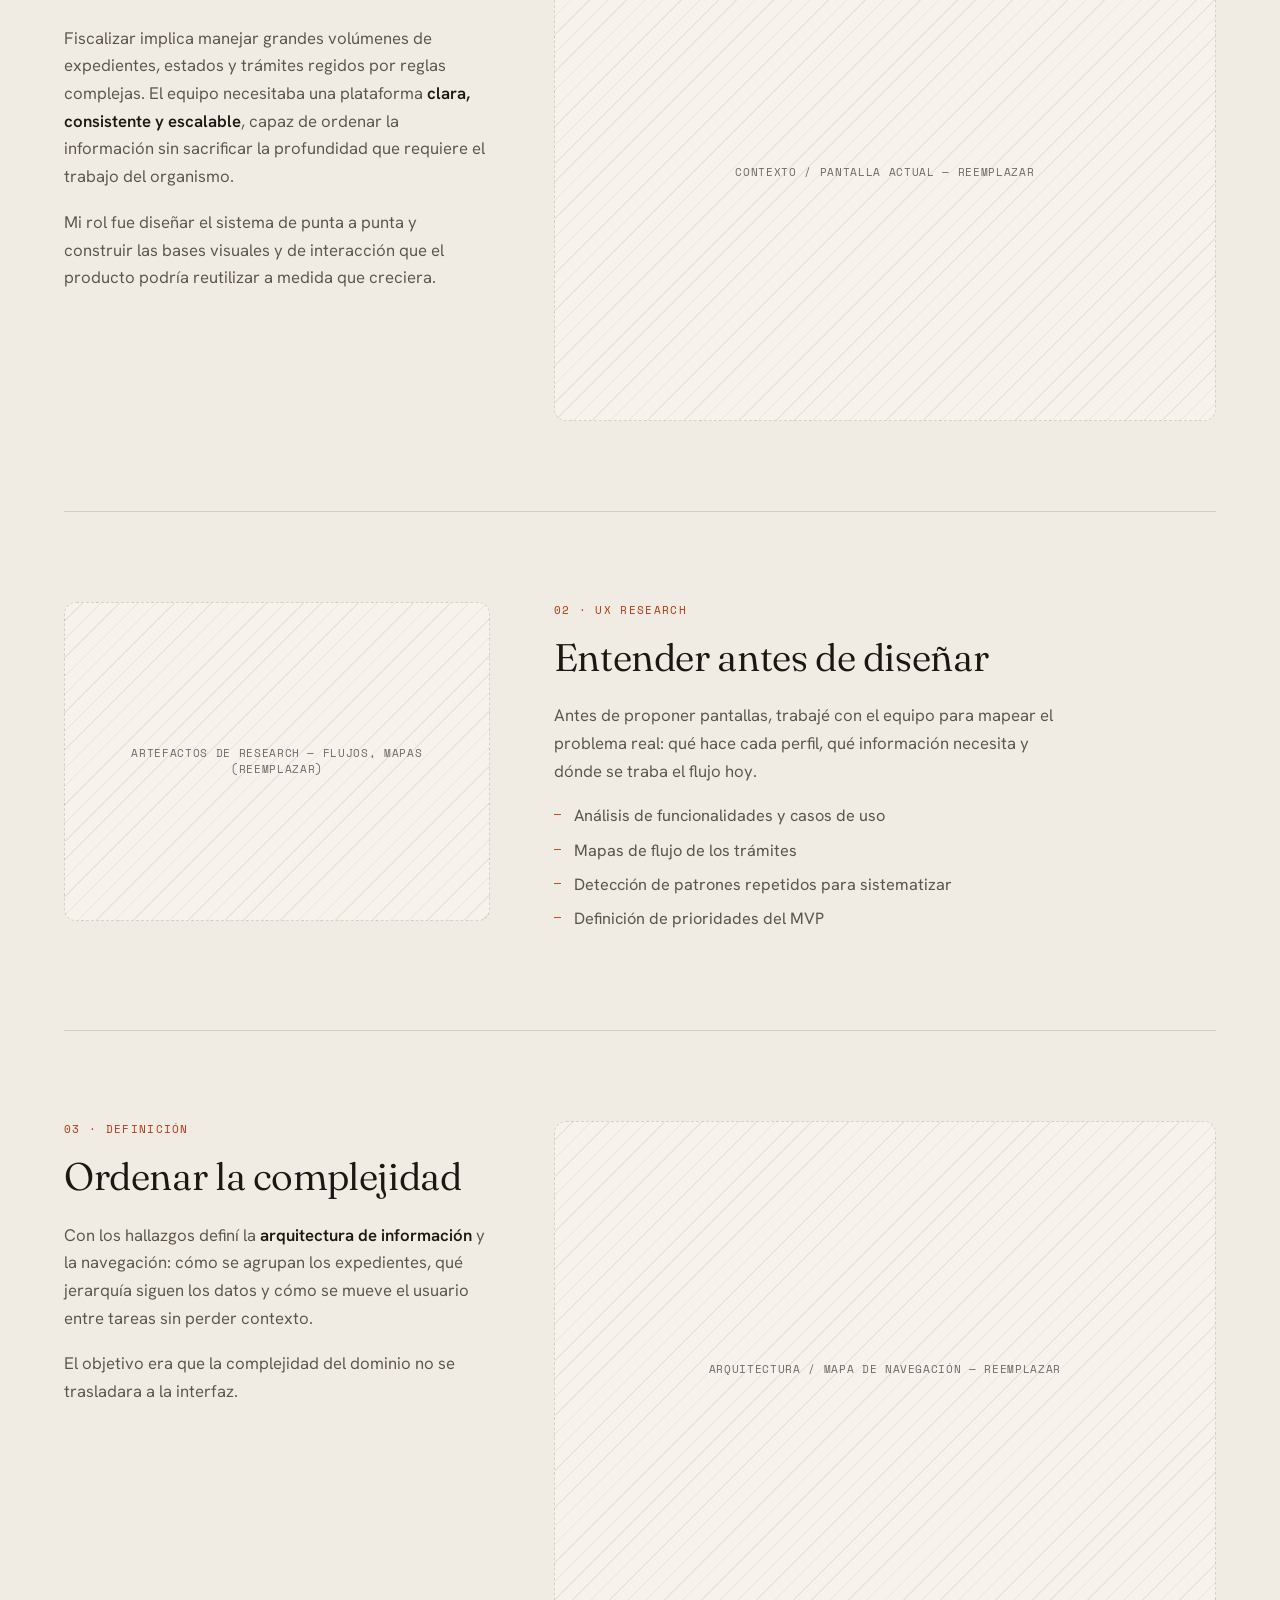
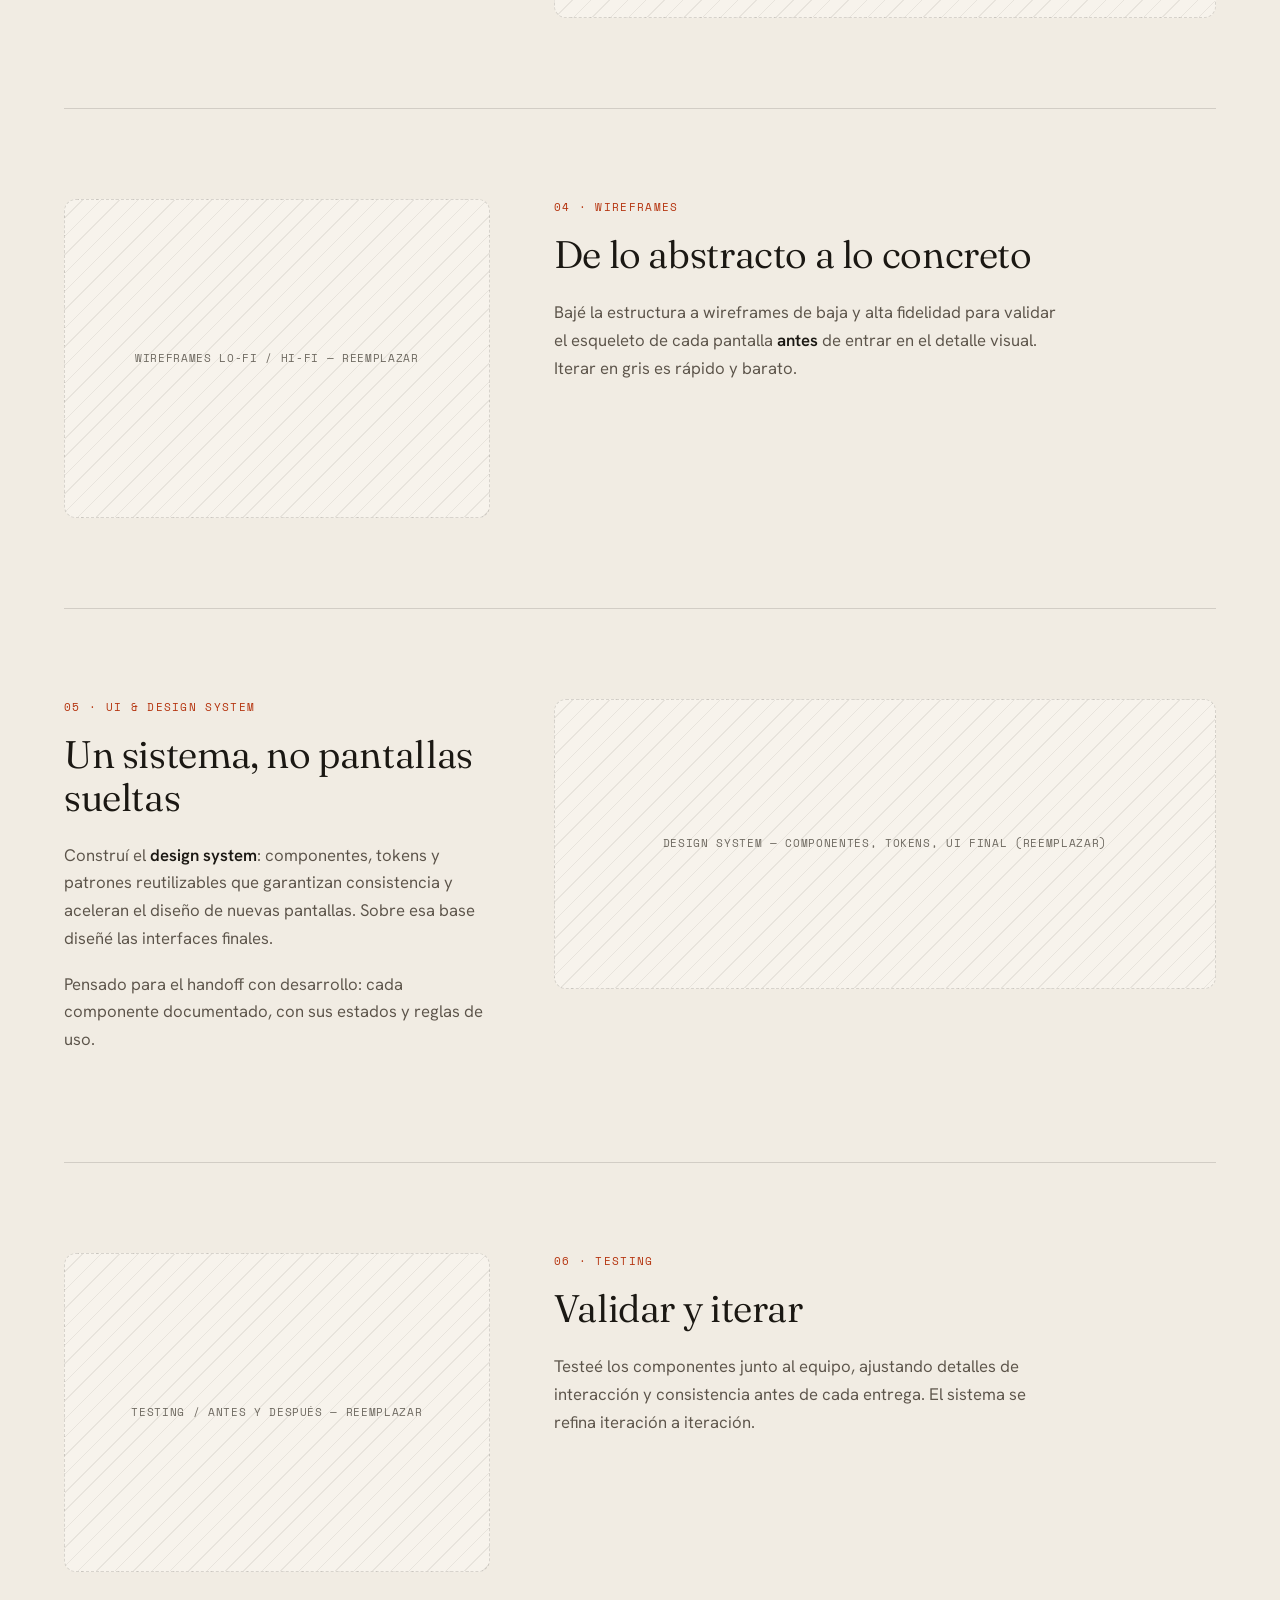
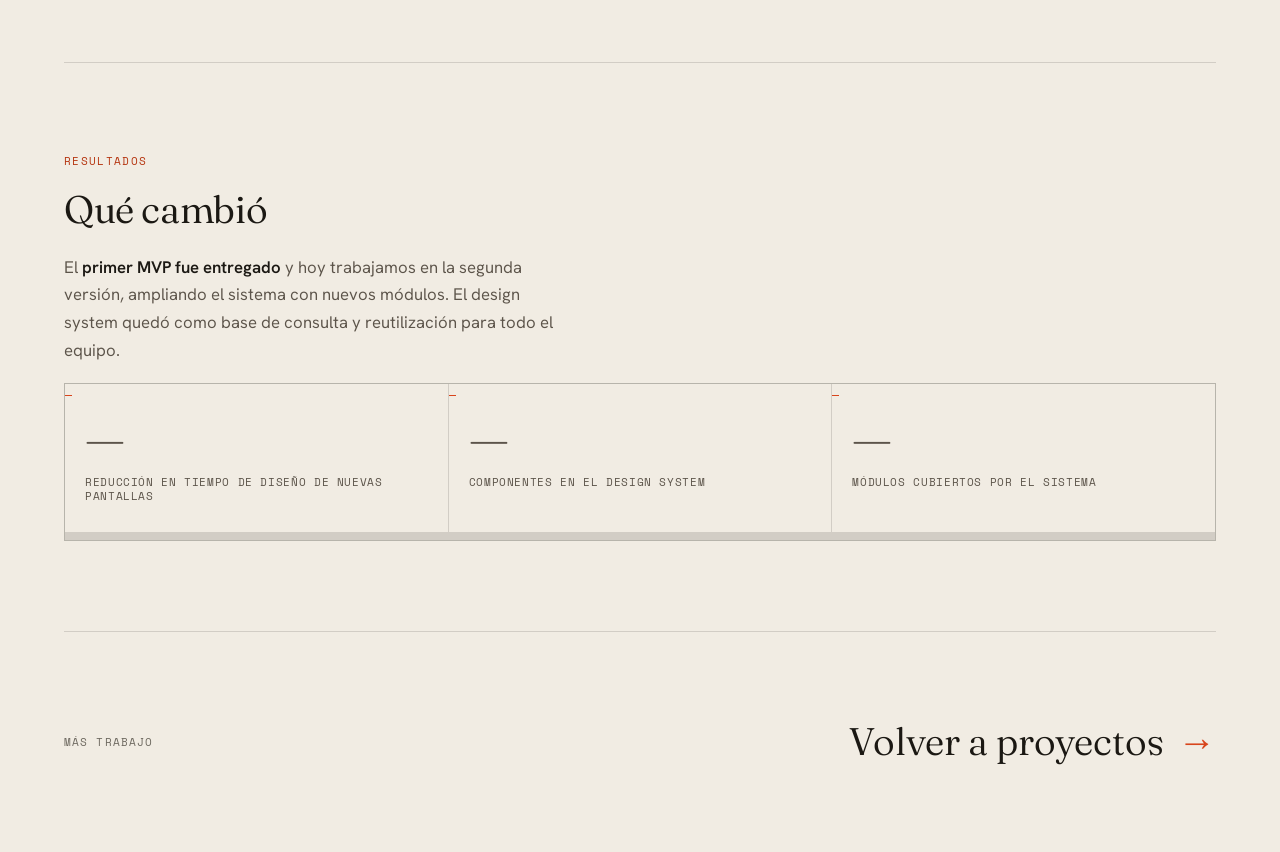
==== commit 633b373f: "Accesibilidad: contraste AA, jerarquia de headings, mocks decorativos aria-hidden, ul en metricas, i" ====
--- a/caso-fiscalizacion.html
+++ b/caso-fiscalizacion.html
@@ -39,9 +39,23 @@
     <div class="bar__right">
       <span class="bar__loc">Mendoza · AR</span>
       <a class="btn-cv magnetic" href="assets/cv.pdf" download data-link>CV <span class="dl">↓</span></a>
+      <button class="bar__burger" id="burger" type="button" aria-label="Abrir menú" aria-expanded="false" aria-controls="mnav"><span></span><span></span></button>
     </div>
   </div>
 </header>
+
+<nav class="mnav" id="mnav" aria-hidden="true">
+  <div class="mnav__links">
+    <a href="index.html#trabajo" data-link><span class="mnav__n">01</span>Trabajo</a>
+    <a href="index.html#sobre" data-link><span class="mnav__n">02</span>Sobre mí</a>
+    <a href="index.html#capacidades" data-link><span class="mnav__n">03</span>Capacidades</a>
+    <a href="index.html#contacto" data-link><span class="mnav__n">04</span>Contacto</a>
+  </div>
+  <div class="mnav__foot">
+    <span class="bar__loc">Mendoza · AR</span>
+    <a class="btn-cv" href="assets/cv.pdf" download data-link>CV <span class="dl">↓</span></a>
+  </div>
+</nav>
 
 <main class="case" id="caso">
   <div class="wrap">
@@ -150,11 +164,11 @@
         <div class="case-step">Resultados</div>
         <h2>Qué cambió</h2>
         <p>El <b>primer MVP fue entregado</b> y hoy trabajamos en la segunda versión, ampliando el sistema con nuevos módulos. El design system quedó como base de consulta y reutilización para todo el equipo.</p>
-        <dl class="case-metrics">
-          <div class="case-metric"><div class="mv">—</div><div class="ml">Reducción en tiempo de diseño de nuevas pantallas</div></div>
-          <div class="case-metric"><div class="mv">—</div><div class="ml">Componentes en el design system</div></div>
-          <div class="case-metric"><div class="mv">—</div><div class="ml">Módulos cubiertos por el sistema</div></div>
-        </dl>
+        <ul class="case-metrics">
+          <li class="case-metric"><div class="mv">—</div><div class="ml">Reducción en tiempo de diseño de nuevas pantallas</div></li>
+          <li class="case-metric"><div class="mv">—</div><div class="ml">Componentes en el design system</div></li>
+          <li class="case-metric"><div class="mv">—</div><div class="ml">Módulos cubiertos por el sistema</div></li>
+        </ul>
       </div>
     </section>
 
--- a/styles.css
+++ b/styles.css
@@ -1,6 +1,6 @@
 :root{
     --paper:#F1ECE3; --paper-2:#EAE3D6; --paper-3:#F7F3EC;
-    --ink:#1B1813; --ink-soft:#5C544A; --ink-faint:#8C8479;
+    --ink:#1B1813; --ink-soft:#5C544A; --ink-faint:#6E6960; --ink-ghost:#8C8479;
     --accent:#D8451C; --accent-deep:#B5340F;
     --line:rgba(27,24,19,.14); --line-soft:rgba(27,24,19,.07);
     --serif:"Fraunces", Georgia, serif;
@@ -52,7 +52,7 @@
   .label{font-family:var(--mono);font-size:11px;font-weight:400;letter-spacing:.14em;text-transform:uppercase;color:var(--ink-soft);}
   .accent{color:var(--accent);}
   .sec-head{display:flex;align-items:baseline;gap:18px;padding-bottom:26px;margin-bottom:54px;border-bottom:1px solid var(--line);}
-  .sec-head .num{font-family:var(--mono);font-size:12px;color:var(--accent);letter-spacing:.1em;}
+  .sec-head .num{font-family:var(--mono);font-size:12px;color:var(--accent-deep);letter-spacing:.1em;}
   .sec-head h2{font-family:var(--mono);font-size:12px;font-weight:400;letter-spacing:.18em;text-transform:uppercase;color:var(--ink-soft);}
   .reveal{opacity:0;transform:translateY(30px);transition:opacity 1s cubic-bezier(.2,.7,.2,1),transform 1s cubic-bezier(.2,.7,.2,1);}
   .reveal.in{opacity:1;transform:none;}
@@ -69,7 +69,28 @@
   .bar__nav a:hover,.bar__nav a.is-current{color:var(--ink);}
   .bar__nav a:hover::after,.bar__nav a.is-current::after{transform:scaleX(1);}
   .bar__loc{font-family:var(--mono);font-size:11px;letter-spacing:.08em;text-transform:uppercase;color:var(--ink-faint);}
-  @media (max-width:820px){.bar__nav,.bar__loc{display:none;}}
+  @media (max-width:820px){.bar__nav,.bar__inner .bar__loc{display:none;}}
+
+  /* ---- mobile menu ---- */
+  .bar__burger{display:none;flex-direction:column;justify-content:center;align-items:center;gap:6px;width:40px;height:40px;background:none;border:0;padding:0;margin:-4px -8px -4px 0;cursor:pointer;}
+  .bar__burger span{display:block;width:22px;height:1.5px;background:var(--ink);transition:transform .35s cubic-bezier(.16,1,.3,1);}
+  .bar__burger.open span:first-child{transform:translateY(3.75px) rotate(45deg);}
+  .bar__burger.open span:last-child{transform:translateY(-3.75px) rotate(-45deg);}
+  .mnav{position:fixed;inset:0;z-index:8990;background:var(--paper);padding:92px var(--gutter) 36px;display:none;flex-direction:column;visibility:hidden;opacity:0;transition:opacity .35s ease,visibility 0s linear .35s;}
+  .mnav.open{visibility:visible;opacity:1;transition:opacity .35s ease;}
+  .mnav__links{display:flex;flex-direction:column;border-top:1px solid var(--line);}
+  .mnav__links a{font-family:var(--serif);font-weight:340;font-size:clamp(1.9rem,8.5vw,2.8rem);line-height:1;letter-spacing:-.015em;color:var(--ink);display:flex;align-items:baseline;gap:16px;padding:22px 0;border-bottom:1px solid var(--line);opacity:0;transform:translateY(14px);transition:opacity .5s ease,transform .5s cubic-bezier(.16,1,.3,1);}
+  .mnav.open .mnav__links a{opacity:1;transform:none;}
+  .mnav.open .mnav__links a:nth-child(2){transition-delay:.06s;}
+  .mnav.open .mnav__links a:nth-child(3){transition-delay:.12s;}
+  .mnav.open .mnav__links a:nth-child(4){transition-delay:.18s;}
+  .mnav__n{font-family:var(--mono);font-size:11px;letter-spacing:.1em;color:var(--accent-deep);}
+  .mnav__foot{margin-top:auto;display:flex;align-items:center;justify-content:space-between;gap:18px;}
+  body.menu-open{overflow:hidden;}
+  @media (max-width:820px){
+    .bar__burger{display:inline-flex;}
+    .mnav{display:flex;}
+  }
 
   /* ============ HERO ============ */
   .hero{position:relative;padding-top:clamp(140px,20vh,220px);}
@@ -78,10 +99,10 @@
   .hero__eyebrow{display:flex;align-items:center;gap:14px;margin-bottom:clamp(40px,7vh,80px);}
   .hero__eyebrow::before{content:"";width:42px;height:1px;background:var(--accent);transform-origin:0 50%;transform:scaleX(0);transition:transform .9s cubic-bezier(.16,1,.3,1) .2s;}
   .hero__eyebrow.in::before{transform:scaleX(1);}
-  .h-mask{overflow:hidden;display:block;padding-bottom:.08em;}
-  .hero h1{font-family:var(--serif);font-weight:330;font-size:clamp(2.7rem,8.6vw,9.2rem);line-height:.96;letter-spacing:-.02em;max-width:16ch;font-variation-settings:"opsz" 144,"SOFT" 0,"WONK" 0;transform:translateY(108%);transition:transform 1.15s cubic-bezier(.16,1,.3,1);}
+  .h-mask{overflow:hidden;display:block;}
+  .hero h1{font-family:var(--serif);font-weight:330;font-size:clamp(2.7rem,8.6vw,9.2rem);line-height:.96;letter-spacing:-.02em;max-width:16ch;padding-bottom:.12em;font-variation-settings:"opsz" 144,"SOFT" 0,"WONK" 0;transform:translateY(108%);transition:transform 1.15s cubic-bezier(.16,1,.3,1);}
   .h-mask.in h1{transform:none;}
-  .hero h1 .light{color:var(--ink-faint);font-weight:300;}
+  .hero h1 .light{color:var(--ink-ghost);font-weight:300;}
   .hero h1 em{font-style:normal;font-weight:360;color:var(--accent);font-variation-settings:"opsz" 144,"SOFT" 0,"WONK" 0;}
   .hero__bottom{margin-top:clamp(46px,8vh,92px);}
   .hero__lede{font-size:clamp(1rem,1.35vw,1.18rem);line-height:1.55;color:var(--ink-soft);max-width:46ch;font-weight:380;}
@@ -127,11 +148,11 @@
 
   /* ============ WORK ============ */
   .work{padding:clamp(40px,6vh,80px) 0 clamp(80px,12vh,150px);}
-  .project{display:grid;grid-template-columns:1fr 1.08fr;gap:clamp(30px,5vw,80px);align-items:center;padding:clamp(48px,7vh,96px) 0;border-top:1px solid var(--line);}
+  .project{position:relative;display:grid;grid-template-columns:1fr 1.08fr;gap:clamp(30px,5vw,80px);align-items:center;padding:clamp(48px,7vh,96px) 0;border-top:1px solid var(--line);}
   .project:last-child{border-bottom:1px solid var(--line);}
   .project.rev .project__txt{order:2;}
   .project__meta{display:flex;gap:14px;align-items:baseline;margin-bottom:24px;}
-  .project__meta .pn{font-family:var(--mono);font-size:12px;color:var(--accent);letter-spacing:.1em;}
+  .project__meta .pn{font-family:var(--mono);font-size:12px;color:var(--accent-deep);letter-spacing:.1em;}
   .project__meta .pc{font-family:var(--mono);font-size:11px;color:var(--ink-faint);letter-spacing:.08em;text-transform:uppercase;}
   .project h3{font-family:var(--serif);font-weight:350;font-size:clamp(1.9rem,3.6vw,3.3rem);line-height:1.04;letter-spacing:-.015em;margin-bottom:22px;}
   .project__desc{font-size:1.02rem;line-height:1.6;color:var(--ink-soft);max-width:46ch;margin-bottom:28px;font-weight:380;}
@@ -139,6 +160,7 @@
   .tag{font-family:var(--mono);font-size:10.5px;letter-spacing:.06em;text-transform:uppercase;color:var(--ink-soft);border:1px solid var(--line);padding:6px 12px;border-radius:100px;transition:border-color .3s;}
   .project:hover .tag{border-color:rgba(27,24,19,.3);}
   .project__cta{font-family:var(--mono);font-size:11px;letter-spacing:.1em;text-transform:uppercase;color:var(--ink);display:inline-flex;align-items:center;gap:9px;}
+  .project__cta::after{content:"";position:absolute;inset:0;cursor:pointer;}
   .project__cta .ar{color:var(--accent);transition:transform .3s;display:inline-block;}
   .project:hover .project__cta .ar{transform:translateX(5px);}
 
@@ -256,7 +278,7 @@
   .caps{padding:clamp(80px,12vh,150px) 0;background:var(--paper-2);position:relative;z-index:2;}
   .caps__grid{display:grid;grid-template-columns:repeat(2,1fr);gap:0 clamp(40px,6vw,90px);}
   .capblock{border-top:1px solid var(--ink);padding:30px 0 38px;}
-  .capblock h4{font-family:var(--mono);font-size:11px;letter-spacing:.12em;text-transform:uppercase;color:var(--accent);margin-bottom:20px;}
+  .capblock h3{font-family:var(--mono);font-size:11px;letter-spacing:.12em;text-transform:uppercase;color:var(--accent-deep);margin-bottom:20px;}
   .capblock ul{list-style:none;}
   .capblock li{font-family:var(--serif);font-weight:340;font-size:clamp(1.15rem,1.7vw,1.55rem);line-height:1.5;color:var(--ink);}
   .capblock li span{color:var(--ink-faint);font-size:.8em;}
@@ -271,7 +293,7 @@
   .mstep{background:var(--paper-2);padding:26px 22px;opacity:.4;transition:opacity .6s ease;}
   .method.go .mstep{opacity:1;}
   .method.go .mstep:nth-child(2){transition-delay:.25s;} .method.go .mstep:nth-child(3){transition-delay:.55s;} .method.go .mstep:nth-child(4){transition-delay:.85s;} .method.go .mstep:nth-child(5){transition-delay:1.15s;}
-  .mstep .n{font-family:var(--mono);font-size:12px;color:var(--accent);letter-spacing:.08em;}
+  .mstep .n{font-family:var(--mono);font-size:12px;color:var(--accent-deep);letter-spacing:.08em;}
   .mstep .t{font-family:var(--serif);font-size:clamp(1.3rem,2vw,1.8rem);font-weight:350;margin:14px 0 8px;}
   .mstep .d{font-size:.85rem;color:var(--ink-soft);line-height:1.45;}
   @media (max-width:760px){.method__steps{grid-template-columns:repeat(2,1fr);}}
@@ -280,7 +302,7 @@
   .contact{background:var(--ink);color:var(--paper);padding:clamp(90px,15vh,180px) 0 0;position:relative;z-index:2;}
   .contact .label{color:rgba(241,236,227,.55);}
   .contact__head{padding-bottom:30px;margin-bottom:60px;border-bottom:1px solid rgba(241,236,227,.16);display:flex;gap:18px;align-items:baseline;}
-  .contact__head .num{font-family:var(--mono);font-size:12px;color:var(--accent);letter-spacing:.1em;}
+  .contact__head .num{font-family:var(--mono);font-size:12px;color:#E85A2E;letter-spacing:.1em;}
   .contact__head h2{font-family:var(--mono);font-size:12px;font-weight:400;letter-spacing:.18em;text-transform:uppercase;color:rgba(241,236,227,.55);}
   .contact h3{font-family:var(--serif);font-weight:320;font-size:clamp(3rem,11vw,9rem);line-height:.95;letter-spacing:-.02em;margin-bottom:clamp(40px,6vh,70px);}
   .contact h3 em{font-style:italic;color:var(--accent);font-weight:360;}
@@ -294,7 +316,7 @@
   .clink:hover .clink__v .arr{transform:translate(5px,-5px);}
   @media (max-width:680px){.contact__links{grid-template-columns:1fr;}}
   footer{padding:42px 0;display:flex;justify-content:space-between;flex-wrap:wrap;gap:14px;}
-  footer span{font-family:var(--mono);font-size:11px;letter-spacing:.06em;text-transform:uppercase;color:rgba(241,236,227,.4);}
+  footer span{font-family:var(--mono);font-size:11px;letter-spacing:.06em;text-transform:uppercase;color:rgba(241,236,227,.6);}
 
   /* ============ ACCESSIBILITY ============ */
   :focus{outline:none;}
@@ -308,7 +330,7 @@
   .btn-cv{font-family:var(--mono);font-size:11px;letter-spacing:.08em;text-transform:uppercase;color:var(--ink);border:1px solid var(--ink);padding:8px 14px;border-radius:100px;display:inline-flex;align-items:center;gap:8px;transition:background .3s,color .3s;}
   .btn-cv:hover{background:var(--ink);color:var(--paper);}
   .btn-cv .dl{font-size:13px;line-height:1;}
-  @media (max-width:820px){.btn-cv{display:none;}}
+  @media (max-width:820px){.bar__right .btn-cv{display:none;}}
 
   /* ============ CTA EN PREPARACIÓN ============ */
   .project__soon{font-family:var(--mono);font-size:11px;letter-spacing:.1em;text-transform:uppercase;color:var(--ink-faint);display:inline-flex;align-items:center;gap:9px;}
@@ -320,7 +342,7 @@
   .case-back:hover{color:var(--ink);gap:13px;}
   .case-back .ar{color:var(--accent);}
   .case-hero__meta{display:flex;gap:14px;align-items:baseline;margin-bottom:26px;}
-  .case-hero__meta .pn{font-family:var(--mono);font-size:12px;color:var(--accent);letter-spacing:.1em;}
+  .case-hero__meta .pn{font-family:var(--mono);font-size:12px;color:var(--accent-deep);letter-spacing:.1em;}
   .case-hero__meta .pc{font-family:var(--mono);font-size:11px;color:var(--ink-faint);letter-spacing:.08em;text-transform:uppercase;}
   .case-hero h1{font-family:var(--serif);font-weight:340;font-size:clamp(2.4rem,6.5vw,6rem);line-height:1;letter-spacing:-.02em;max-width:16ch;font-variation-settings:"opsz" 144;}
   .case-hero__lede{font-size:clamp(1.1rem,1.6vw,1.4rem);line-height:1.5;color:var(--ink-soft);max-width:52ch;margin-top:clamp(28px,4vh,44px);font-weight:380;}
@@ -339,7 +361,7 @@
   .case-block:first-of-type{border-top:none;}
   .case-block__grid{display:grid;grid-template-columns:0.9fr 1.4fr;gap:clamp(34px,5vw,80px);align-items:start;}
   .case-block__grid.flip .case-block__media{order:-1;}
-  .case-step{font-family:var(--mono);font-size:11px;letter-spacing:.12em;text-transform:uppercase;color:var(--accent);margin-bottom:18px;}
+  .case-step{font-family:var(--mono);font-size:11px;letter-spacing:.12em;text-transform:uppercase;color:var(--accent-deep);margin-bottom:18px;}
   .case-block h2{font-family:var(--serif);font-weight:350;font-size:clamp(1.7rem,3vw,2.6rem);line-height:1.1;letter-spacing:-.01em;margin-bottom:24px;}
   .case-block p{font-size:1.05rem;line-height:1.65;color:var(--ink-soft);margin-bottom:18px;max-width:56ch;font-weight:380;}
   .case-block p b{color:var(--ink);font-weight:600;}
@@ -348,7 +370,7 @@
   .case-block li::before{content:"";position:absolute;left:0;top:11px;width:7px;height:1px;background:var(--accent);}
   @media (max-width:860px){.case-block__grid{grid-template-columns:1fr;gap:34px;}.case-block__grid.flip .case-block__media{order:0;}}
 
-  .case-metrics{display:grid;grid-template-columns:repeat(3,1fr);gap:1px;background:var(--line);border:1px solid var(--line);margin-top:30px;}
+  .case-metrics{list-style:none;display:grid;grid-template-columns:repeat(3,1fr);gap:1px;background:var(--line);border:1px solid var(--line);margin-top:30px;}
   .case-metric{background:var(--paper);padding:28px 24px;}
   .case-metric .mv{font-family:var(--serif);font-size:clamp(2.4rem,4vw,3.4rem);font-weight:340;line-height:1;letter-spacing:-.02em;}
   .case-metric .mv .accent{font-style:italic;}
